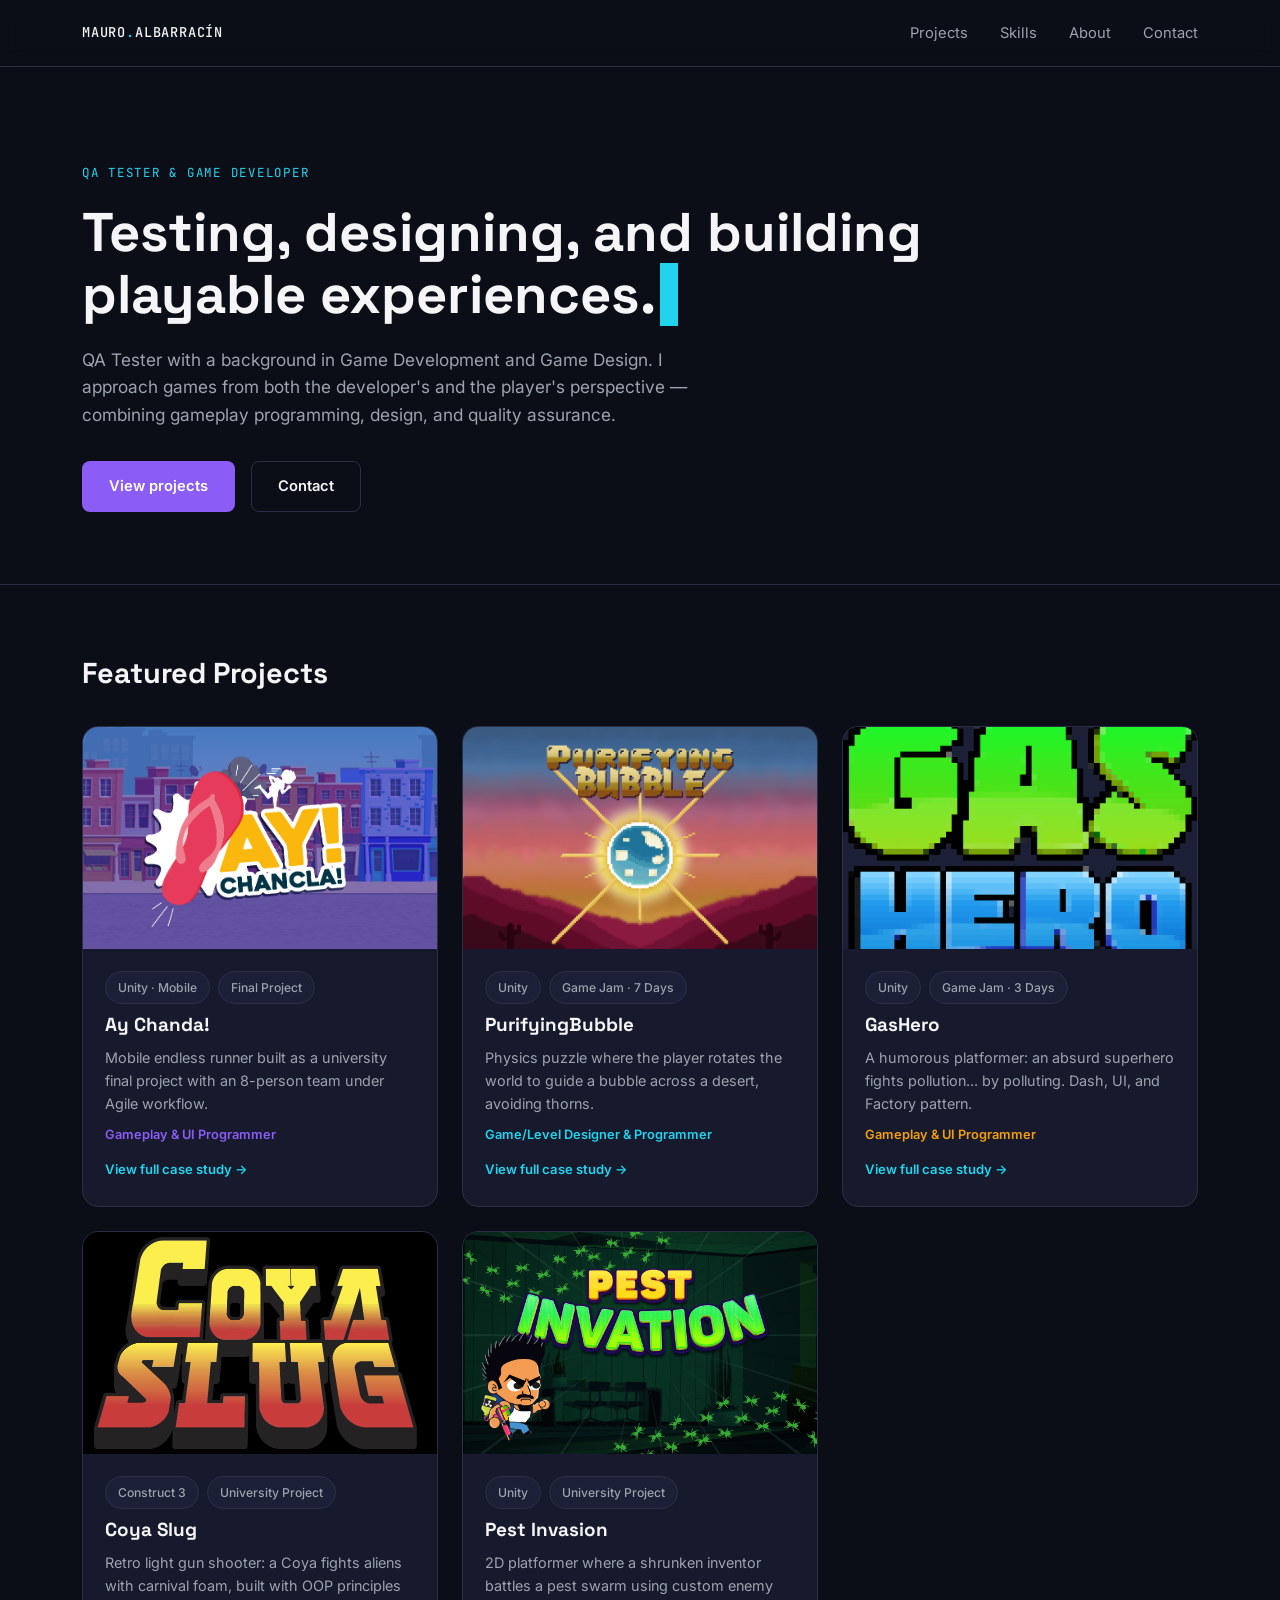
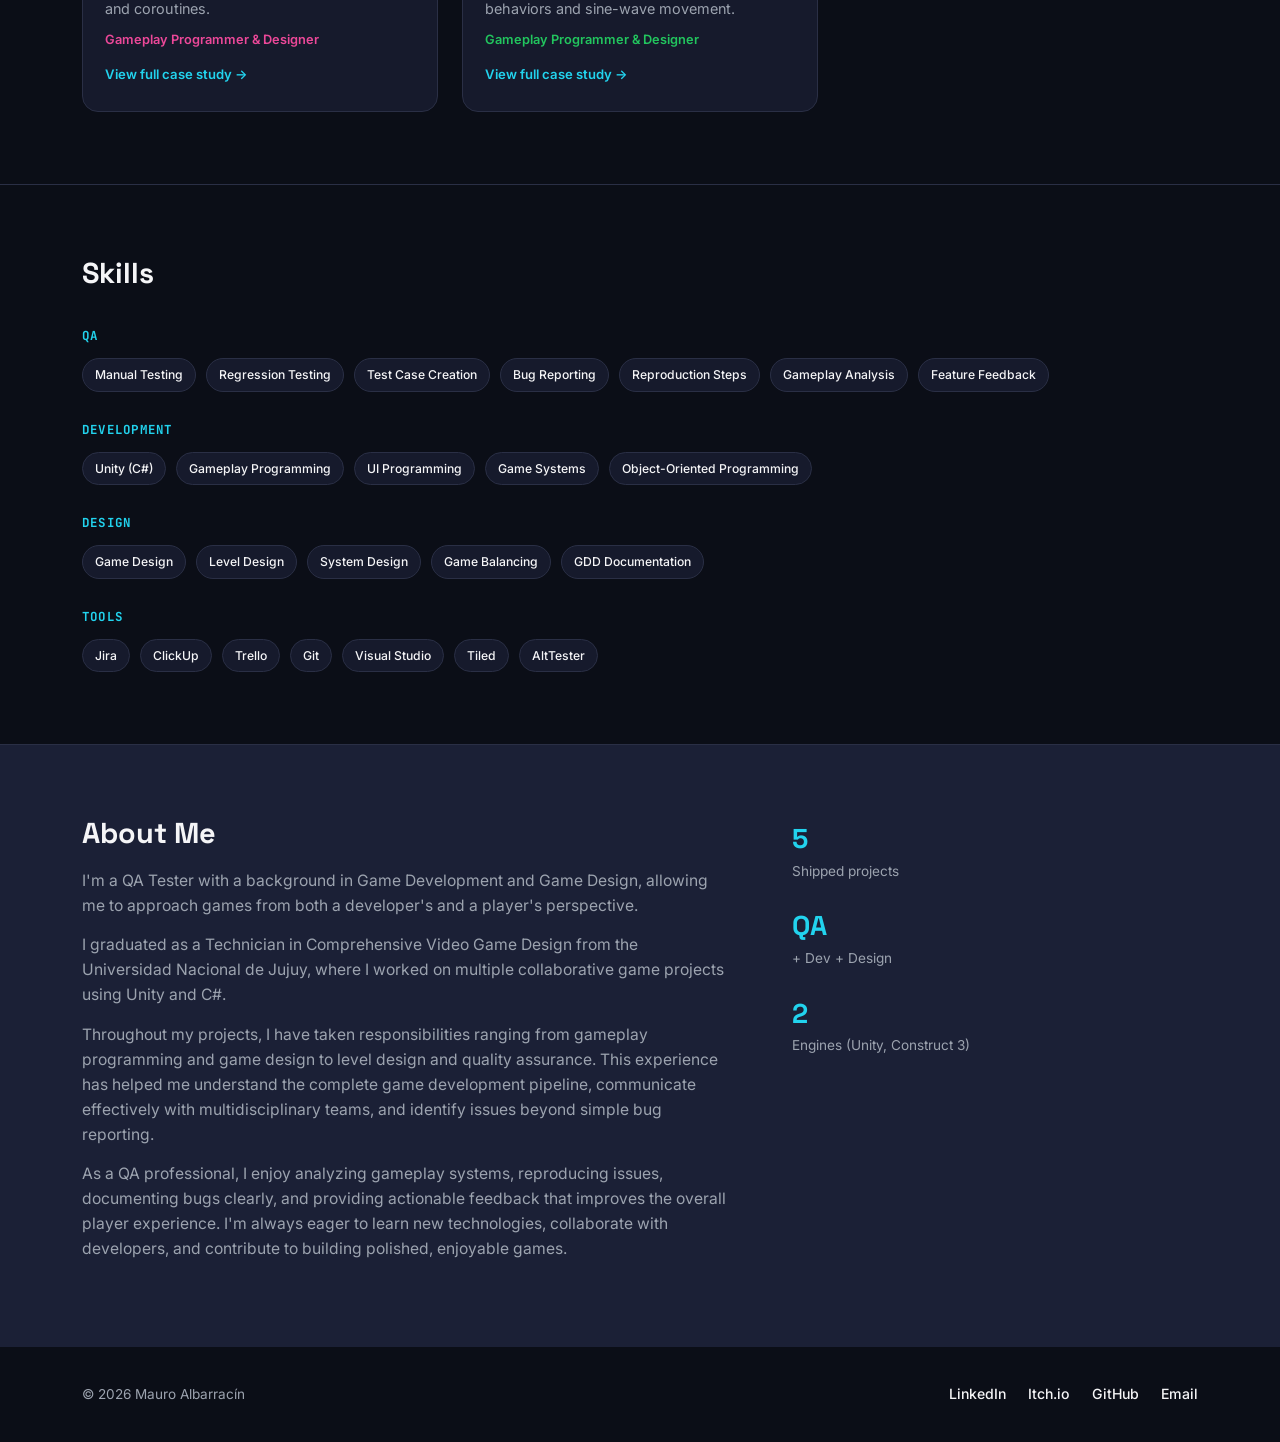
==== index.html @ 6cb4f22e "Change Images GasHeroLogo" ====
<!DOCTYPE html>
<html lang="en">
<head>
<meta charset="UTF-8">
<meta name="viewport" content="width=device-width, initial-scale=1.0">
<title>Mauro Albarracín — QA Tester &amp; Game Developer</title>
<meta name="description" content="Portfolio of Mauro Albarracín, QA Tester and Game Developer/Designer.">
<link rel="stylesheet" href="styles.css">
</head>
<body>

<nav class="site-nav">
  <div class="wrap">
    <a href="index.html" class="brand">MAURO<span>.</span>ALBARRACÍN</a>
    <ul class="nav-links">
      <li><a href="#projects">Projects</a></li>
      <li><a href="#skills">Skills</a></li>
      <li><a href="#about">About</a></li>
      <li><a href="#contact">Contact</a></li>
    </ul>
  </div>
</nav>

<header class="hero">
  <div class="wrap">
    <p class="eyebrow">QA Tester &amp; Game Developer</p>
    <h1 id="typed-heading"><span class="type-line" data-text="Testing, designing, and building"></span><br><span class="type-line" data-text="playable experiences."></span><span class="cursor">&nbsp;</span></h1>
    <p class="lead">QA Tester with a background in Game Development and Game Design. I approach games from both the developer's and the player's perspective — combining gameplay programming, design, and quality assurance.</p>
    <div class="actions">
      <a href="#projects" class="btn btn-primary">View projects</a>
      <a href="#contact" class="btn btn-ghost">Contact</a>
    </div>
  </div>
</header>

<section class="section" id="projects">
  <div class="wrap">
    <h2>Featured Projects</h2>
    <div class="project-grid">

      <a class="project-card" href="ay-chanda.html" style="--accent-color:#8b5cf6">
        <div class="thumb"><img src="images/AyChancla_Portada.png" alt="Ay Chanda! cover art" loading="lazy"></div>
        <div class="body">
          <div class="tag-row">
            <span class="pill">Unity · Mobile</span>
            <span class="pill">Final Project</span>
          </div>
          <h3>Ay Chanda!</h3>
          <p class="desc">Mobile endless runner built as a university final project with an 8-person team under Agile workflow.</p>
          <p class="role" style="color:#8b5cf6">Gameplay &amp; UI Programmer</p>
          <p class="go">View full case study →</p>
        </div>
      </a>

      <a class="project-card" href="purifyingbubble.html" style="--accent-color:#22d3ee">
        <div class="thumb"><img src="images/PurifyinBubble_Portada.png" alt="PurifyingBubble cover art" loading="lazy"></div>
        <div class="body">
          <div class="tag-row">
            <span class="pill">Unity</span>
            <span class="pill">Game Jam · 7 Days</span>
          </div>
          <h3>PurifyingBubble</h3>
          <p class="desc">Physics puzzle where the player rotates the world to guide a bubble across a desert, avoiding thorns.</p>
          <p class="role" style="color:#22d3ee">Game/Level Designer &amp; Programmer</p>
          <p class="go">View full case study →</p>
        </div>
      </a>

      <a class="project-card" href="gashero.html" style="--accent-color:#f59e0b">
        <div class="thumb"><img src="images/GasHero_Logo.png" alt="GasHero title screen" loading="lazy"></div>
        <div class="body">
          <div class="tag-row">
            <span class="pill">Unity</span>
            <span class="pill">Game Jam · 3 Days</span>
          </div>
          <h3>GasHero</h3>
          <p class="desc">A humorous platformer: an absurd superhero fights pollution... by polluting. Dash, UI, and Factory pattern.</p>
          <p class="role" style="color:#f59e0b">Gameplay &amp; UI Programmer</p>
          <p class="go">View full case study →</p>
        </div>
      </a>

      <a class="project-card" href="coyaslug.html" style="--accent-color:#ec4899">
        <div class="thumb"><img src="images/CoyaSlug_Portada.png" alt="Coya Slug cover art" loading="lazy"></div>
        <div class="body">
          <div class="tag-row">
            <span class="pill">Construct 3</span>
            <span class="pill">University Project</span>
          </div>
          <h3>Coya Slug</h3>
          <p class="desc">Retro light gun shooter: a Coya fights aliens with carnival foam, built with OOP principles and coroutines.</p>
          <p class="role" style="color:#ec4899">Gameplay Programmer &amp; Designer</p>
          <p class="go">View full case study →</p>
        </div>
      </a>

      <a class="project-card" href="pestinvasion.html" style="--accent-color:#22c55e">
        <div class="thumb"><img src="images/Pest_Invation_Portada.png" alt="Pest Invasion cover art" loading="lazy"></div>
        <div class="body">
          <div class="tag-row">
            <span class="pill">Unity</span>
            <span class="pill">University Project</span>
          </div>
          <h3>Pest Invasion</h3>
          <p class="desc">2D platformer where a shrunken inventor battles a pest swarm using custom enemy behaviors and sine-wave movement.</p>
          <p class="role" style="color:#22c55e">Gameplay Programmer &amp; Designer</p>
          <p class="go">View full case study →</p>
        </div>
      </a>

    </div>
  </div>
</section>

<section class="section" id="skills">
  <div class="wrap">
    <h2>Skills</h2>

    <div class="skill-group">
      <h4>QA</h4>
      <div class="skill-pills">
        <span class="pill">Manual Testing</span>
        <span class="pill">Regression Testing</span>
        <span class="pill">Test Case Creation</span>
        <span class="pill">Bug Reporting</span>
        <span class="pill">Reproduction Steps</span>
        <span class="pill">Gameplay Analysis</span>
        <span class="pill">Feature Feedback</span>
      </div>
    </div>

    <div class="skill-group">
      <h4>Development</h4>
      <div class="skill-pills">
        <span class="pill">Unity (C#)</span>
        <span class="pill">Gameplay Programming</span>
        <span class="pill">UI Programming</span>
        <span class="pill">Game Systems</span>
        <span class="pill">Object-Oriented Programming</span>
      </div>
    </div>

    <div class="skill-group">
      <h4>Design</h4>
      <div class="skill-pills">
        <span class="pill">Game Design</span>
        <span class="pill">Level Design</span>
        <span class="pill">System Design</span>
        <span class="pill">Game Balancing</span>
        <span class="pill">GDD Documentation</span>
      </div>
    </div>

    <div class="skill-group">
      <h4>Tools</h4>
      <div class="skill-pills">
        <span class="pill">Jira</span>
        <span class="pill">ClickUp</span>
        <span class="pill">Trello</span>
        <span class="pill">Git</span>
        <span class="pill">Visual Studio</span>
        <span class="pill">Tiled</span>
        <span class="pill">AltTester</span>
      </div>
    </div>
  </div>
</section>

<section class="about" id="about">
  <div class="wrap">
    <div>
      <h2>About Me</h2>
      <p>I'm a QA Tester with a background in Game Development and Game Design, allowing me to approach games from both a developer's and a player's perspective.</p>
      <p>I graduated as a Technician in Comprehensive Video Game Design from the Universidad Nacional de Jujuy, where I worked on multiple collaborative game projects using Unity and C#.</p>
      <p>Throughout my projects, I have taken responsibilities ranging from gameplay programming and game design to level design and quality assurance. This experience has helped me understand the complete game development pipeline, communicate effectively with multidisciplinary teams, and identify issues beyond simple bug reporting.</p>
      <p>As a QA professional, I enjoy analyzing gameplay systems, reproducing issues, documenting bugs clearly, and providing actionable feedback that improves the overall player experience. I'm always eager to learn new technologies, collaborate with developers, and contribute to building polished, enjoyable games.</p>
    </div>
    <div class="stat-list">
      <div class="stat"><div class="num">5</div><div class="label">Shipped projects</div></div>
      <div class="stat"><div class="num">QA</div><div class="label">+ Dev + Design</div></div>
      <div class="stat"><div class="num">2</div><div class="label">Engines (Unity, Construct 3)</div></div>
    </div>
  </div>
</section>

<footer class="site-footer" id="contact">
  <div class="wrap" style="display:flex; justify-content:space-between; align-items:center; flex-wrap:wrap; gap:12px; width:100%;">
    <p class="copyright">© 2026 Mauro Albarracín</p>
    <div class="social-links">
      <a href="#">LinkedIn</a>
      <a href="#">Itch.io</a>
      <a href="#">GitHub</a>
      <a href="mailto:mauro.tupac@gmail.com">Email</a>
    </div>
  </div>
</footer>

<script src="script.js"></script>
</body>
</html>
---- styles.css ----
/* ============================================================
   Mauro Albarracín — QA Tester & Game Developer Portfolio
   ============================================================ */

@import url('https://fonts.googleapis.com/css2?family=Space+Grotesk:wght@500;600;700&family=Inter:wght@400;500;600;700&family=JetBrains+Mono:wght@400;500&display=swap');

:root {
  --bg: #0b0e17;
  --card: #161a2c;
  --card-alt: #1b2036;
  --accent: #8b5cf6;
  --accent-dim: #6d4fd1;
  --accent2: #22d3ee;
  --orange: #f59e0b;
  --pink: #ec4899;
  --green: #22c55e;
  --text: #f5f5f7;
  --muted: #9ca3af;
  --muted-dim: #6b7280;
  --border: #2a2f45;

  --font-display: 'Space Grotesk', sans-serif;
  --font-body: 'Inter', sans-serif;
  --font-mono: 'JetBrains Mono', monospace;

  --max-width: 1180px;
}

* { box-sizing: border-box; }

html { scroll-behavior: smooth; }

body {
  margin: 0;
  background: var(--bg);
  color: var(--text);
  font-family: var(--font-body);
  line-height: 1.6;
  -webkit-font-smoothing: antialiased;
}

img { max-width: 100%; display: block; }

a { color: inherit; text-decoration: none; }

.wrap {
  max-width: var(--max-width);
  margin: 0 auto;
  padding: 0 32px;
}

h1, h2, h3 {
  font-family: var(--font-display);
  font-weight: 700;
  line-height: 1.15;
  margin: 0;
}

p { margin: 0; }

.eyebrow {
  font-family: var(--font-mono);
  font-size: 0.78rem;
  letter-spacing: 0.14em;
  text-transform: uppercase;
  color: var(--accent2);
}

/* ---------- Focus visibility ---------- */
a:focus-visible,
button:focus-visible {
  outline: 2px solid var(--accent2);
  outline-offset: 3px;
  border-radius: 4px;
}

@media (prefers-reduced-motion: reduce) {
  html { scroll-behavior: auto; }
  * { animation-duration: 0.001ms !important; animation-iteration-count: 1 !important; transition-duration: 0.001ms !important; }
}

/* ---------- Nav ---------- */
.site-nav {
  position: sticky;
  top: 0;
  z-index: 50;
  background: rgba(11, 14, 23, 0.86);
  backdrop-filter: blur(10px);
  border-bottom: 1px solid var(--border);
}
.site-nav .wrap {
  display: flex;
  align-items: center;
  justify-content: space-between;
  padding-top: 20px;
  padding-bottom: 20px;
}
.brand {
  font-family: var(--font-mono);
  font-weight: 500;
  font-size: 0.85rem;
  letter-spacing: 0.06em;
  color: var(--text);
}
.brand span { color: var(--accent2); }
.nav-links {
  display: flex;
  gap: 32px;
  list-style: none;
  margin: 0;
  padding: 0;
}
.nav-links a {
  font-size: 0.92rem;
  color: var(--muted);
  transition: color 0.15s ease;
}
.nav-links a:hover { color: var(--text); }
.nav-toggle { display: none; }

@media (max-width: 720px) {
  .nav-links { display: none; }
}

/* ---------- Buttons ---------- */
.btn {
  display: inline-flex;
  align-items: center;
  gap: 8px;
  padding: 13px 26px;
  border-radius: 8px;
  font-family: var(--font-body);
  font-weight: 600;
  font-size: 0.92rem;
  border: 1px solid transparent;
  cursor: pointer;
  transition: transform 0.15s ease, background 0.15s ease, border-color 0.15s ease;
}
.btn:hover { transform: translateY(-1px); }
.btn-primary { background: var(--accent); color: #fff; }
.btn-primary:hover { background: #9c6bf8; }
.btn-ghost { background: transparent; color: var(--text); border-color: var(--border); }
.btn-ghost:hover { border-color: var(--accent2); }

/* ---------- Hero (home) ---------- */
.hero {
  padding: 96px 0 72px;
  border-bottom: 1px solid var(--border);
}
.hero h1 {
  font-size: clamp(2.4rem, 5vw, 3.4rem);
  margin: 18px 0 20px;
}
.hero .cursor {
  display: inline-block;
  width: 0.5ch;
  background: var(--accent2);
  margin-left: 4px;
  animation: blink 1s step-end infinite;
}
@keyframes blink { 50% { opacity: 0; } }

.hero p.lead {
  max-width: 620px;
  color: var(--muted);
  font-size: 1.08rem;
  margin-bottom: 32px;
}
.hero .actions { display: flex; gap: 16px; flex-wrap: wrap; }

/* ---------- Section heading ---------- */
.section { padding: 72px 0; border-bottom: 1px solid var(--border); }
.section:last-of-type { border-bottom: none; }
.section h2 {
  font-size: 1.8rem;
  margin-bottom: 36px;
}

/* ---------- Project cards (home grid) ---------- */
.project-grid {
  display: grid;
  grid-template-columns: repeat(3, 1fr);
  gap: 24px;
}
@media (max-width: 980px) {
  .project-grid { grid-template-columns: repeat(2, 1fr); }
}
@media (max-width: 640px) {
  .project-grid { grid-template-columns: 1fr; }
}

.project-card {
  background: var(--card);
  border-radius: 16px;
  overflow: hidden;
  border: 1px solid var(--border);
  display: flex;
  flex-direction: column;
  transition: transform 0.2s ease, border-color 0.2s ease;
}
.project-card:hover { transform: translateY(-4px); border-color: var(--accent-color, var(--accent)); }
.project-card .thumb {
  aspect-ratio: 16/10;
  overflow: hidden;
  background: var(--card-alt);
}
.project-card .thumb img { width: 100%; height: 100%; object-fit: cover; }
.project-card .body { padding: 22px 22px 26px; display: flex; flex-direction: column; gap: 10px; flex: 1; }
.tag-row { display: flex; gap: 8px; flex-wrap: wrap; }
.pill {
  display: inline-flex;
  align-items: center;
  padding: 6px 12px;
  border-radius: 999px;
  font-size: 0.76rem;
  font-weight: 500;
  background: var(--card-alt);
  color: var(--muted);
  border: 1px solid var(--border);
  white-space: nowrap;
}
.project-card h3 { font-size: 1.18rem; }
.project-card .desc { color: var(--muted); font-size: 0.9rem; flex: 1; }
.project-card .role { font-size: 0.8rem; font-weight: 600; }
.project-card .go {
  font-size: 0.82rem;
  font-weight: 600;
  color: var(--accent2);
  margin-top: 4px;
}

/* ---------- Skills ---------- */
.skill-group { margin-bottom: 28px; }
.skill-group:last-child { margin-bottom: 0; }
.skill-group h4 {
  font-family: var(--font-mono);
  font-size: 0.78rem;
  letter-spacing: 0.1em;
  color: var(--accent2);
  margin: 0 0 12px;
  text-transform: uppercase;
}
.skill-pills { display: flex; flex-wrap: wrap; gap: 10px; }
.skill-pills .pill { background: var(--card); border-color: var(--border); color: var(--text); }

/* ---------- About ---------- */
.about {
  background: var(--card-alt);
  padding: 72px 0;
}
.about .wrap {
  display: grid;
  grid-template-columns: 1.6fr 1fr;
  gap: 60px;
}
@media (max-width: 800px) {
  .about .wrap { grid-template-columns: 1fr; }
}
.about h2 { font-size: 1.8rem; margin-bottom: 18px; }
.about p { color: var(--muted); margin-bottom: 14px; font-size: 0.98rem; }
.stat-list { display: flex; flex-direction: column; gap: 22px; }
.stat-list .stat .num { font-family: var(--font-display); font-size: 1.7rem; color: var(--accent2); font-weight: 700; }
.stat-list .stat .label { color: var(--muted); font-size: 0.85rem; }

/* ---------- Footer ---------- */
footer.site-footer {
  padding: 36px 0;
  display: flex;
  align-items: center;
  justify-content: space-between;
  flex-wrap: wrap;
  gap: 12px;
}
footer.site-footer .copyright { color: var(--muted); font-size: 0.85rem; }
.social-links { display: flex; gap: 22px; }
.social-links a { font-size: 0.88rem; font-weight: 500; color: var(--text); }
.social-links a:hover { color: var(--accent2); }

/* ============================================================
   Project detail pages
   ============================================================ */
.back-link {
  font-size: 0.88rem;
  font-weight: 500;
  color: var(--accent2);
  display: inline-flex;
  align-items: center;
  gap: 6px;
}

.project-header { padding: 40px 0 56px; }
.project-header .pill { color: var(--accent-color, var(--accent2)); margin-bottom: 22px; }
.project-header h1 { font-size: clamp(2.1rem, 4.5vw, 3rem); margin-bottom: 28px; }

.info-strip {
  display: flex;
  flex-wrap: wrap;
  gap: 36px;
  margin-bottom: 36px;
}
.info-cell .k {
  font-family: var(--font-mono);
  font-size: 0.68rem;
  letter-spacing: 0.1em;
  text-transform: uppercase;
  color: var(--muted-dim);
  margin-bottom: 4px;
}
.info-cell .v { font-weight: 600; font-size: 0.98rem; }

.banner {
  border-radius: 16px;
  overflow: hidden;
  border: 1px solid var(--border);
  background: var(--card-alt);
}
.banner img { width: 100%; height: auto; object-fit: cover; }

.project-body {
  display: grid;
  grid-template-columns: 1fr 300px;
  gap: 56px;
  padding: 56px 0;
}
@media (max-width: 900px) {
  .project-body { grid-template-columns: 1fr; }
}
.content-block { margin-bottom: 34px; }
.content-block:last-child { margin-bottom: 0; }
.content-block h2 { font-size: 1.35rem; margin-bottom: 14px; }
.content-block p { color: var(--muted); font-size: 0.98rem; margin-bottom: 12px; }
.content-block p:last-child { margin-bottom: 0; }
.role-line { color: var(--accent-color, var(--accent2)); font-weight: 600; font-size: 1rem; }

ul.contrib-list { list-style: none; margin: 0; padding: 0; display: flex; flex-direction: column; gap: 10px; }
ul.contrib-list li {
  position: relative;
  padding-left: 20px;
  color: var(--muted);
  font-size: 0.96rem;
}
ul.contrib-list li::before {
  content: '';
  position: absolute;
  left: 0;
  top: 9px;
  width: 6px;
  height: 6px;
  border-radius: 50%;
  background: var(--accent-color, var(--accent));
}

blockquote.reflection {
  border-left: 3px solid var(--accent-color, var(--accent));
  padding: 4px 0 4px 20px;
  color: var(--text);
  font-style: italic;
  font-size: 1rem;
  margin: 0;
}

.sidebar-card {
  background: var(--card-alt);
  border: 1px solid var(--border);
  border-radius: 16px;
  padding: 24px;
  align-self: start;
  position: sticky;
  top: 96px;
}
.sidebar-card h3 { font-size: 0.95rem; margin-bottom: 14px; }
.sidebar-card .pill { background: var(--card); margin: 0 6px 6px 0; }

.gallery { padding-bottom: 72px; }
.gallery h2 { font-size: 1.35rem; margin-bottom: 22px; }
.gallery-grid {
  display: grid;
  grid-template-columns: repeat(auto-fit, minmax(220px, 1fr));
  gap: 20px;
}
.gallery-grid img {
  border-radius: 12px;
  border: 1px solid var(--border);
  width: 100%;
  height: 200px;
  object-fit: cover;
  cursor: zoom-in;
  transition: border-color 0.2s ease, opacity 0.2s ease;
}
.gallery-grid img:hover {
  border-color: var(--accent-color, var(--accent2));
  opacity: 0.92;
}

/* ---------- Lightbox carousel ---------- */
.lightbox {
    position: fixed;
    inset: 0;
    z-index: 200;
    background: rgba(6, 8, 14, 0.94);
    display: none;
    align-items: center;
    /*justify-content: center;*/
    opacity: 0;
    transition: opacity 0.2s ease;
}
.lightbox.is-open { display: flex; opacity: 1; }

.lightbox-stage {
  position: relative;
  width: 100%;
  height: 100%;
  display: flex;
  align-items: center;
  /*justify-content: center;*/
  overflow: hidden;
}

.lightbox-track {
  display: flex;
  align-items: center;
  will-change: transform;
  transition: transform 0.35s cubic-bezier(0.4, 0, 0.2, 1);
}

.lightbox-slide {
  flex: 0 0 auto;
  width: min(78vw, 920px);
  height: 76vh;
  margin: 0 18px;
  display: flex;
  align-items: center;
  /*justify-content: center;*/
  opacity: 0.35;
  transition: opacity 0.35s ease;
  cursor: pointer;
}
.lightbox-slide.is-active {
  opacity: 1;
  cursor: default;
}
.lightbox-slide img {
  width: 100%;
  height: 100%;
  object-fit: contain;
  border-radius: 12px;
  border: 1px solid var(--border);
  box-shadow: 0 20px 60px rgba(0, 0, 0, 0.45);
}

.lightbox-close,
.lightbox-prev,
.lightbox-next {
  position: absolute;
  background: rgba(22, 26, 44, 0.85);
  border: 1px solid var(--border);
  color: var(--text);
  cursor: pointer;
  display: flex;
  align-items: center;
  /*justify-content: center;*/
  transition: background 0.15s ease, border-color 0.15s ease;
  z-index: 5;
}
.lightbox-close:hover,
.lightbox-prev:hover,
.lightbox-next:hover {
  border-color: var(--accent2);
  background: var(--card-alt);
}

.lightbox-close {
  top: 20px;
  right: 20px;
  width: 42px;
  height: 42px;
  border-radius: 50%;
  font-size: 1.1rem;
}

.lightbox-prev,
.lightbox-next {
  top: 50%;
  transform: translateY(-50%);
  width: 48px;
  height: 48px;
  border-radius: 50%;
  font-size: 1.4rem;
  font-family: var(--font-body);
}
.lightbox-prev { left: 20px; }
.lightbox-next { right: 20px; }

.lightbox-counter {
  position: absolute;
  bottom: 22px;
  left: 50%;
  transform: translateX(-50%);
  font-family: var(--font-mono);
  font-size: 0.8rem;
  color: var(--muted);
  background: rgba(22, 26, 44, 0.85);
  border: 1px solid var(--border);
  padding: 6px 14px;
  border-radius: 999px;
}

@media (max-width: 640px) {
  .lightbox-slide { width: 90vw; margin: 0 8px; }
  .lightbox-prev, .lightbox-next { width: 40px; height: 40px; font-size: 1.2rem; }
  .lightbox-prev { left: 8px; }
  .lightbox-next { right: 8px; }
  .lightbox-close { top: 12px; right: 12px; }
}

.project-footer-nav {
  background: var(--card-alt);
}
.project-footer-nav .wrap {
  display: flex;
  justify-content: space-between;
  align-items: center;
  padding: 28px 32px;
  flex-wrap: wrap;
  gap: 12px;
}
.next-project { font-size: 0.9rem; color: var(--muted); }
.next-project strong { color: var(--text); display: block; font-size: 1rem; }
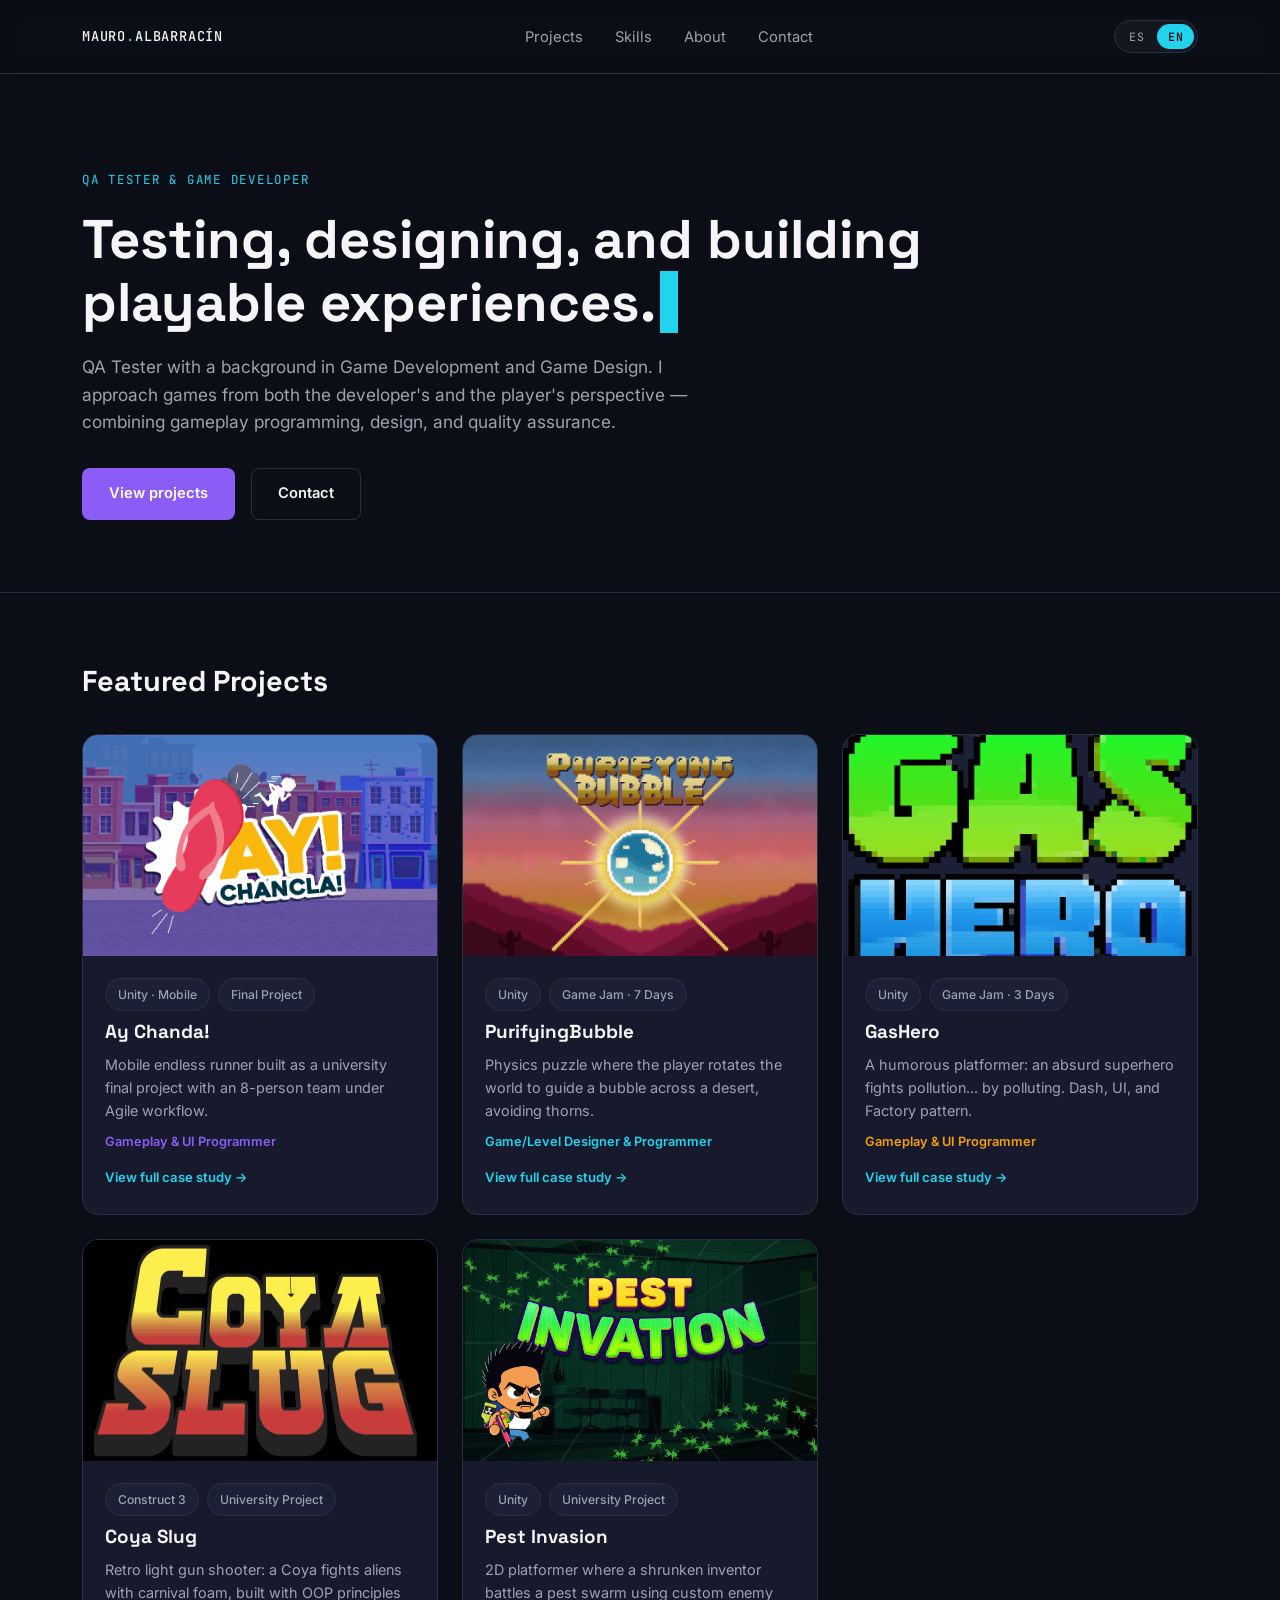
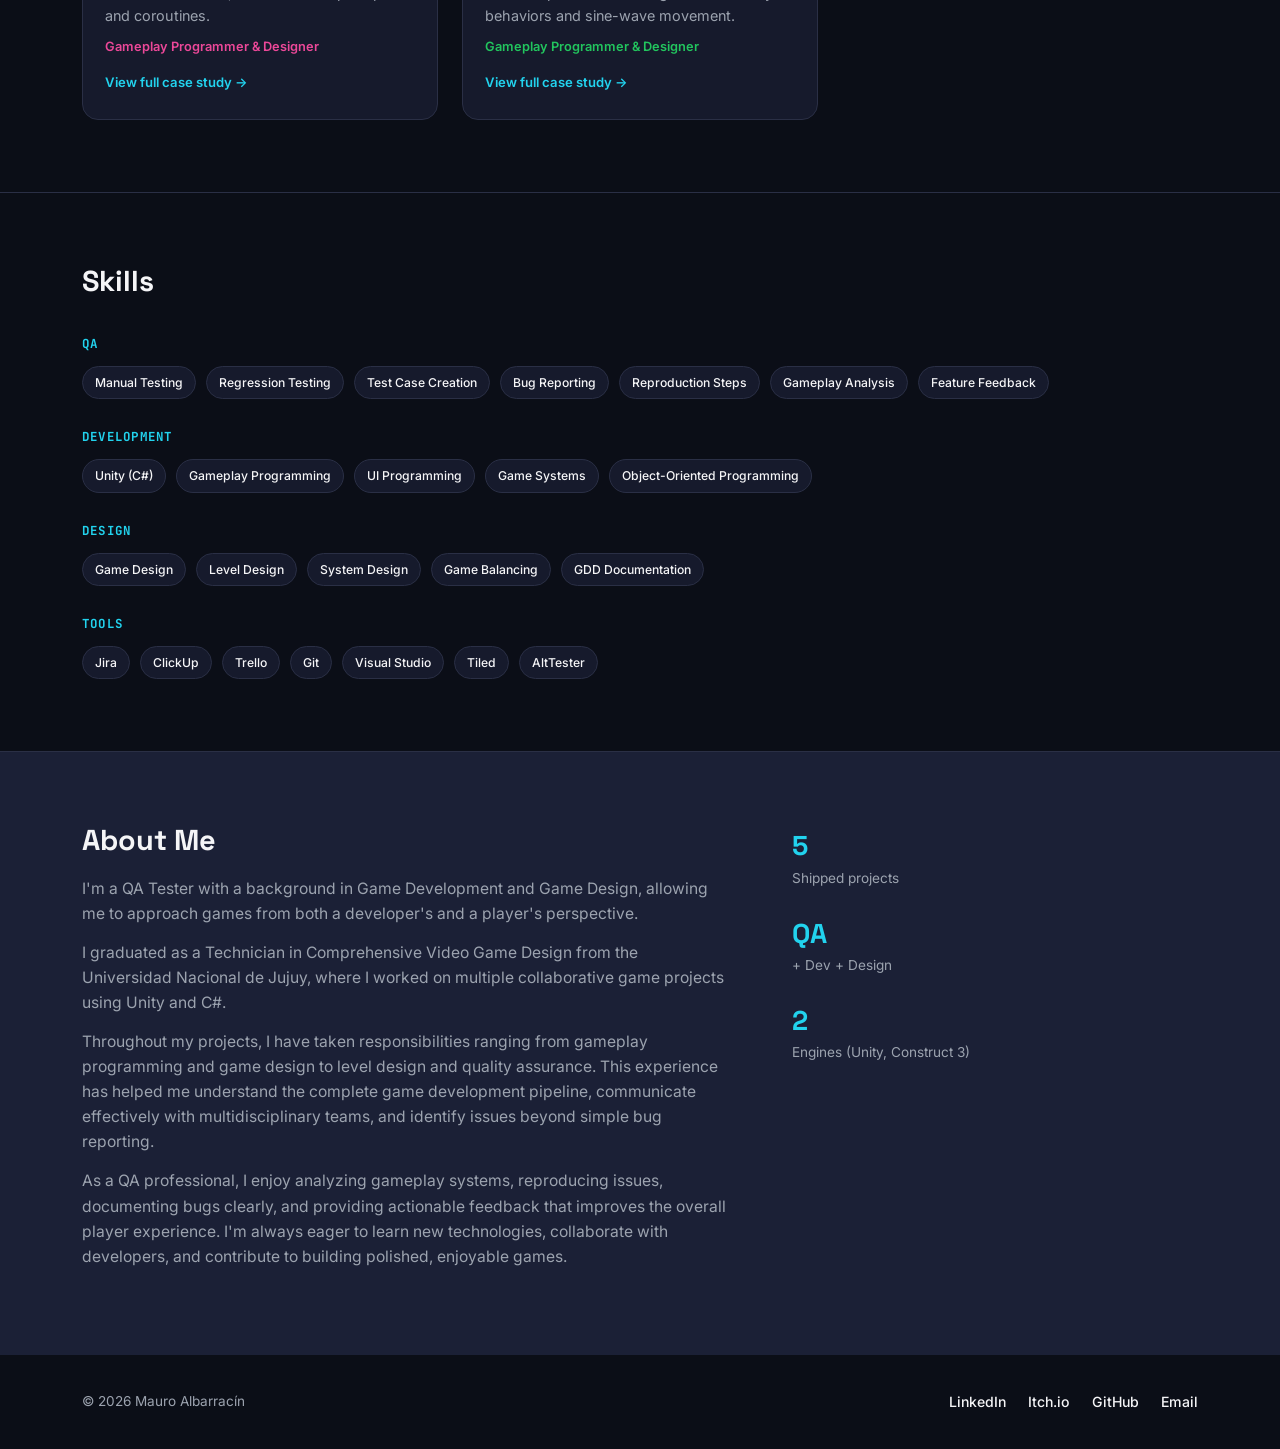
==== commit 286211d9: "Add ES/EN language switcher for full site translation - New i18n.js: lightweight translation engine " ====
--- a/index.html
+++ b/index.html
@@ -3,8 +3,8 @@
 <head>
 <meta charset="UTF-8">
 <meta name="viewport" content="width=device-width, initial-scale=1.0">
-<title>Mauro Albarracín — QA Tester &amp; Game Developer</title>
-<meta name="description" content="Portfolio of Mauro Albarracín, QA Tester and Game Developer/Designer.">
+<title data-i18n-title="meta.title">Mauro Albarracín — QA Tester &amp; Game Developer</title>
+<meta name="description" content="Portfolio of Mauro Albarracín, QA Tester and Game Developer/Designer." data-i18n-content="meta.description">
 <link rel="stylesheet" href="styles.css">
 </head>
 <body>
@@ -13,42 +13,46 @@
   <div class="wrap">
     <a href="index.html" class="brand">MAURO<span>.</span>ALBARRACÍN</a>
     <ul class="nav-links">
-      <li><a href="#projects">Projects</a></li>
-      <li><a href="#skills">Skills</a></li>
-      <li><a href="#about">About</a></li>
-      <li><a href="#contact">Contact</a></li>
+      <li><a href="#projects" data-i18n="nav.projects">Projects</a></li>
+      <li><a href="#skills" data-i18n="nav.skills">Skills</a></li>
+      <li><a href="#about" data-i18n="nav.about">About</a></li>
+      <li><a href="#contact" data-i18n="nav.contact">Contact</a></li>
     </ul>
+    <div class="lang-switch" role="group" aria-label="Language selector">
+      <button type="button" class="lang-btn" data-lang="es">ES</button>
+      <button type="button" class="lang-btn" data-lang="en">EN</button>
+    </div>
   </div>
 </nav>
 
 <header class="hero">
   <div class="wrap">
-    <p class="eyebrow">QA Tester &amp; Game Developer</p>
-    <h1 id="typed-heading"><span class="type-line" data-text="Testing, designing, and building"></span><br><span class="type-line" data-text="playable experiences."></span><span class="cursor">&nbsp;</span></h1>
-    <p class="lead">QA Tester with a background in Game Development and Game Design. I approach games from both the developer's and the player's perspective — combining gameplay programming, design, and quality assurance.</p>
+    <p class="eyebrow" data-i18n="hero.eyebrow">QA Tester &amp; Game Developer</p>
+    <h1 id="typed-heading"><span class="type-line" data-i18n-datatext="hero.line1" data-text="Testing, designing, and building"></span><br><span class="type-line" data-i18n-datatext="hero.line2" data-text="playable experiences."></span><span class="cursor">&nbsp;</span></h1>
+    <p class="lead" data-i18n="hero.lead">QA Tester with a background in Game Development and Game Design. I approach games from both the developer's and the player's perspective — combining gameplay programming, design, and quality assurance.</p>
     <div class="actions">
-      <a href="#projects" class="btn btn-primary">View projects</a>
-      <a href="#contact" class="btn btn-ghost">Contact</a>
+      <a href="#projects" class="btn btn-primary" data-i18n="hero.viewProjects">View projects</a>
+      <a href="#contact" class="btn btn-ghost" data-i18n="nav.contact">Contact</a>
     </div>
   </div>
 </header>
 
 <section class="section" id="projects">
   <div class="wrap">
-    <h2>Featured Projects</h2>
+    <h2 data-i18n="projects.heading">Featured Projects</h2>
     <div class="project-grid">
 
       <a class="project-card" href="ay-chanda.html" style="--accent-color:#8b5cf6">
         <div class="thumb"><img src="images/AyChancla_Portada.png" alt="Ay Chanda! cover art" loading="lazy"></div>
         <div class="body">
           <div class="tag-row">
-            <span class="pill">Unity · Mobile</span>
-            <span class="pill">Final Project</span>
+            <span class="pill" data-i18n="projects.aychanda.tag1">Unity · Mobile</span>
+            <span class="pill" data-i18n="projects.aychanda.tag2">Final Project</span>
           </div>
           <h3>Ay Chanda!</h3>
-          <p class="desc">Mobile endless runner built as a university final project with an 8-person team under Agile workflow.</p>
-          <p class="role" style="color:#8b5cf6">Gameplay &amp; UI Programmer</p>
-          <p class="go">View full case study →</p>
+          <p class="desc" data-i18n="projects.aychanda.desc">Mobile endless runner built as a university final project with an 8-person team under Agile workflow.</p>
+          <p class="role" style="color:#8b5cf6" data-i18n="projects.aychanda.role">Gameplay &amp; UI Programmer</p>
+          <p class="go" data-i18n="common.viewCaseStudy">View full case study →</p>
         </div>
       </a>
 
@@ -56,13 +60,13 @@
         <div class="thumb"><img src="images/PurifyinBubble_Portada.png" alt="PurifyingBubble cover art" loading="lazy"></div>
         <div class="body">
           <div class="tag-row">
-            <span class="pill">Unity</span>
-            <span class="pill">Game Jam · 7 Days</span>
+            <span class="pill" data-i18n="projects.purifyingbubble.tag1">Unity</span>
+            <span class="pill" data-i18n="projects.purifyingbubble.tag2">Game Jam · 7 Days</span>
           </div>
           <h3>PurifyingBubble</h3>
-          <p class="desc">Physics puzzle where the player rotates the world to guide a bubble across a desert, avoiding thorns.</p>
-          <p class="role" style="color:#22d3ee">Game/Level Designer &amp; Programmer</p>
-          <p class="go">View full case study →</p>
+          <p class="desc" data-i18n="projects.purifyingbubble.desc">Physics puzzle where the player rotates the world to guide a bubble across a desert, avoiding thorns.</p>
+          <p class="role" style="color:#22d3ee" data-i18n="projects.purifyingbubble.role">Game/Level Designer &amp; Programmer</p>
+          <p class="go" data-i18n="common.viewCaseStudy">View full case study →</p>
         </div>
       </a>
 
@@ -70,13 +74,13 @@
         <div class="thumb"><img src="images/GasHero_Logo.png" alt="GasHero title screen" loading="lazy"></div>
         <div class="body">
           <div class="tag-row">
-            <span class="pill">Unity</span>
-            <span class="pill">Game Jam · 3 Days</span>
+            <span class="pill" data-i18n="projects.gashero.tag1">Unity</span>
+            <span class="pill" data-i18n="projects.gashero.tag2">Game Jam · 3 Days</span>
           </div>
           <h3>GasHero</h3>
-          <p class="desc">A humorous platformer: an absurd superhero fights pollution... by polluting. Dash, UI, and Factory pattern.</p>
-          <p class="role" style="color:#f59e0b">Gameplay &amp; UI Programmer</p>
-          <p class="go">View full case study →</p>
+          <p class="desc" data-i18n="projects.gashero.desc">A humorous platformer: an absurd superhero fights pollution... by polluting. Dash, UI, and Factory pattern.</p>
+          <p class="role" style="color:#f59e0b" data-i18n="projects.gashero.role">Gameplay &amp; UI Programmer</p>
+          <p class="go" data-i18n="common.viewCaseStudy">View full case study →</p>
         </div>
       </a>
 
@@ -84,13 +88,13 @@
         <div class="thumb"><img src="images/CoyaSlug_Portada.png" alt="Coya Slug cover art" loading="lazy"></div>
         <div class="body">
           <div class="tag-row">
-            <span class="pill">Construct 3</span>
-            <span class="pill">University Project</span>
+            <span class="pill" data-i18n="projects.coyaslug.tag1">Construct 3</span>
+            <span class="pill" data-i18n="projects.coyaslug.tag2">University Project</span>
           </div>
           <h3>Coya Slug</h3>
-          <p class="desc">Retro light gun shooter: a Coya fights aliens with carnival foam, built with OOP principles and coroutines.</p>
-          <p class="role" style="color:#ec4899">Gameplay Programmer &amp; Designer</p>
-          <p class="go">View full case study →</p>
+          <p class="desc" data-i18n="projects.coyaslug.desc">Retro light gun shooter: a Coya fights aliens with carnival foam, built with OOP principles and coroutines.</p>
+          <p class="role" style="color:#ec4899" data-i18n="projects.coyaslug.role">Gameplay Programmer &amp; Designer</p>
+          <p class="go" data-i18n="common.viewCaseStudy">View full case study →</p>
         </div>
       </a>
 
@@ -98,13 +102,13 @@
         <div class="thumb"><img src="images/Pest_Invation_Portada.png" alt="Pest Invasion cover art" loading="lazy"></div>
         <div class="body">
           <div class="tag-row">
-            <span class="pill">Unity</span>
-            <span class="pill">University Project</span>
+            <span class="pill" data-i18n="projects.pestinvasion.tag1">Unity</span>
+            <span class="pill" data-i18n="projects.pestinvasion.tag2">University Project</span>
           </div>
           <h3>Pest Invasion</h3>
-          <p class="desc">2D platformer where a shrunken inventor battles a pest swarm using custom enemy behaviors and sine-wave movement.</p>
-          <p class="role" style="color:#22c55e">Gameplay Programmer &amp; Designer</p>
-          <p class="go">View full case study →</p>
+          <p class="desc" data-i18n="projects.pestinvasion.desc">2D platformer where a shrunken inventor battles a pest swarm using custom enemy behaviors and sine-wave movement.</p>
+          <p class="role" style="color:#22c55e" data-i18n="projects.pestinvasion.role">Gameplay Programmer &amp; Designer</p>
+          <p class="go" data-i18n="common.viewCaseStudy">View full case study →</p>
         </div>
       </a>
 
@@ -114,45 +118,45 @@
 
 <section class="section" id="skills">
   <div class="wrap">
-    <h2>Skills</h2>
-
-    <div class="skill-group">
-      <h4>QA</h4>
-      <div class="skill-pills">
-        <span class="pill">Manual Testing</span>
-        <span class="pill">Regression Testing</span>
-        <span class="pill">Test Case Creation</span>
-        <span class="pill">Bug Reporting</span>
-        <span class="pill">Reproduction Steps</span>
-        <span class="pill">Gameplay Analysis</span>
-        <span class="pill">Feature Feedback</span>
-      </div>
-    </div>
-
-    <div class="skill-group">
-      <h4>Development</h4>
+    <h2 data-i18n="skills.heading">Skills</h2>
+
+    <div class="skill-group">
+      <h4 data-i18n="skills.qa.title">QA</h4>
+      <div class="skill-pills">
+        <span class="pill" data-i18n="skills.qa.p1">Manual Testing</span>
+        <span class="pill" data-i18n="skills.qa.p2">Regression Testing</span>
+        <span class="pill" data-i18n="skills.qa.p3">Test Case Creation</span>
+        <span class="pill" data-i18n="skills.qa.p4">Bug Reporting</span>
+        <span class="pill" data-i18n="skills.qa.p5">Reproduction Steps</span>
+        <span class="pill" data-i18n="skills.qa.p6">Gameplay Analysis</span>
+        <span class="pill" data-i18n="skills.qa.p7">Feature Feedback</span>
+      </div>
+    </div>
+
+    <div class="skill-group">
+      <h4 data-i18n="skills.dev.title">Development</h4>
       <div class="skill-pills">
         <span class="pill">Unity (C#)</span>
-        <span class="pill">Gameplay Programming</span>
-        <span class="pill">UI Programming</span>
-        <span class="pill">Game Systems</span>
-        <span class="pill">Object-Oriented Programming</span>
-      </div>
-    </div>
-
-    <div class="skill-group">
-      <h4>Design</h4>
-      <div class="skill-pills">
-        <span class="pill">Game Design</span>
-        <span class="pill">Level Design</span>
-        <span class="pill">System Design</span>
-        <span class="pill">Game Balancing</span>
-        <span class="pill">GDD Documentation</span>
-      </div>
-    </div>
-
-    <div class="skill-group">
-      <h4>Tools</h4>
+        <span class="pill" data-i18n="skills.dev.p2">Gameplay Programming</span>
+        <span class="pill" data-i18n="skills.dev.p3">UI Programming</span>
+        <span class="pill" data-i18n="skills.dev.p4">Game Systems</span>
+        <span class="pill" data-i18n="skills.dev.p5">Object-Oriented Programming</span>
+      </div>
+    </div>
+
+    <div class="skill-group">
+      <h4 data-i18n="skills.design.title">Design</h4>
+      <div class="skill-pills">
+        <span class="pill" data-i18n="skills.design.p1">Game Design</span>
+        <span class="pill" data-i18n="skills.design.p2">Level Design</span>
+        <span class="pill" data-i18n="skills.design.p3">System Design</span>
+        <span class="pill" data-i18n="skills.design.p4">Game Balancing</span>
+        <span class="pill" data-i18n="skills.design.p5">GDD Documentation</span>
+      </div>
+    </div>
+
+    <div class="skill-group">
+      <h4 data-i18n="skills.tools.title">Tools</h4>
       <div class="skill-pills">
         <span class="pill">Jira</span>
         <span class="pill">ClickUp</span>
@@ -169,16 +173,16 @@
 <section class="about" id="about">
   <div class="wrap">
     <div>
-      <h2>About Me</h2>
-      <p>I'm a QA Tester with a background in Game Development and Game Design, allowing me to approach games from both a developer's and a player's perspective.</p>
-      <p>I graduated as a Technician in Comprehensive Video Game Design from the Universidad Nacional de Jujuy, where I worked on multiple collaborative game projects using Unity and C#.</p>
-      <p>Throughout my projects, I have taken responsibilities ranging from gameplay programming and game design to level design and quality assurance. This experience has helped me understand the complete game development pipeline, communicate effectively with multidisciplinary teams, and identify issues beyond simple bug reporting.</p>
-      <p>As a QA professional, I enjoy analyzing gameplay systems, reproducing issues, documenting bugs clearly, and providing actionable feedback that improves the overall player experience. I'm always eager to learn new technologies, collaborate with developers, and contribute to building polished, enjoyable games.</p>
+      <h2 data-i18n="about.heading">About Me</h2>
+      <p data-i18n="about.p1">I'm a QA Tester with a background in Game Development and Game Design, allowing me to approach games from both a developer's and a player's perspective.</p>
+      <p data-i18n="about.p2">I graduated as a Technician in Comprehensive Video Game Design from the Universidad Nacional de Jujuy, where I worked on multiple collaborative game projects using Unity and C#.</p>
+      <p data-i18n="about.p3">Throughout my projects, I have taken responsibilities ranging from gameplay programming and game design to level design and quality assurance. This experience has helped me understand the complete game development pipeline, communicate effectively with multidisciplinary teams, and identify issues beyond simple bug reporting.</p>
+      <p data-i18n="about.p4">As a QA professional, I enjoy analyzing gameplay systems, reproducing issues, documenting bugs clearly, and providing actionable feedback that improves the overall player experience. I'm always eager to learn new technologies, collaborate with developers, and contribute to building polished, enjoyable games.</p>
     </div>
     <div class="stat-list">
-      <div class="stat"><div class="num">5</div><div class="label">Shipped projects</div></div>
-      <div class="stat"><div class="num">QA</div><div class="label">+ Dev + Design</div></div>
-      <div class="stat"><div class="num">2</div><div class="label">Engines (Unity, Construct 3)</div></div>
+      <div class="stat"><div class="num">5</div><div class="label" data-i18n="about.stat1">Shipped projects</div></div>
+      <div class="stat"><div class="num">QA</div><div class="label" data-i18n="about.stat2">+ Dev + Design</div></div>
+      <div class="stat"><div class="num">2</div><div class="label" data-i18n="about.stat3">Engines (Unity, Construct 3)</div></div>
     </div>
   </div>
 </section>
@@ -190,11 +194,12 @@
       <a href="#">LinkedIn</a>
       <a href="#">Itch.io</a>
       <a href="#">GitHub</a>
-      <a href="mailto:mauro.tupac@gmail.com">Email</a>
+      <a href="mailto:mauro.tupac@gmail.com" data-i18n="common.email">Email</a>
     </div>
   </div>
 </footer>
 
+<script src="i18n.js"></script>
 <script src="script.js"></script>
 </body>
 </html>
--- a/styles.css
+++ b/styles.css
@@ -122,6 +122,35 @@
   .nav-links { display: none; }
 }
 
+/* ---------- Language switch ---------- */
+.lang-switch {
+  display: flex;
+  gap: 2px;
+  background: rgba(255, 255, 255, 0.04);
+  border: 1px solid var(--border);
+  border-radius: 999px;
+  padding: 3px;
+  flex-shrink: 0;
+}
+.lang-btn {
+  font-family: var(--font-mono);
+  font-size: 0.72rem;
+  letter-spacing: 0.04em;
+  padding: 5px 11px;
+  border-radius: 999px;
+  color: var(--muted);
+  background: transparent;
+  border: none;
+  cursor: pointer;
+  transition: background 0.15s ease, color 0.15s ease;
+}
+.lang-btn:hover { color: var(--text); }
+.lang-btn.is-active {
+  background: var(--accent2);
+  color: var(--bg);
+  font-weight: 600;
+}
+
 /* ---------- Buttons ---------- */
 .btn {
   display: inline-flex;
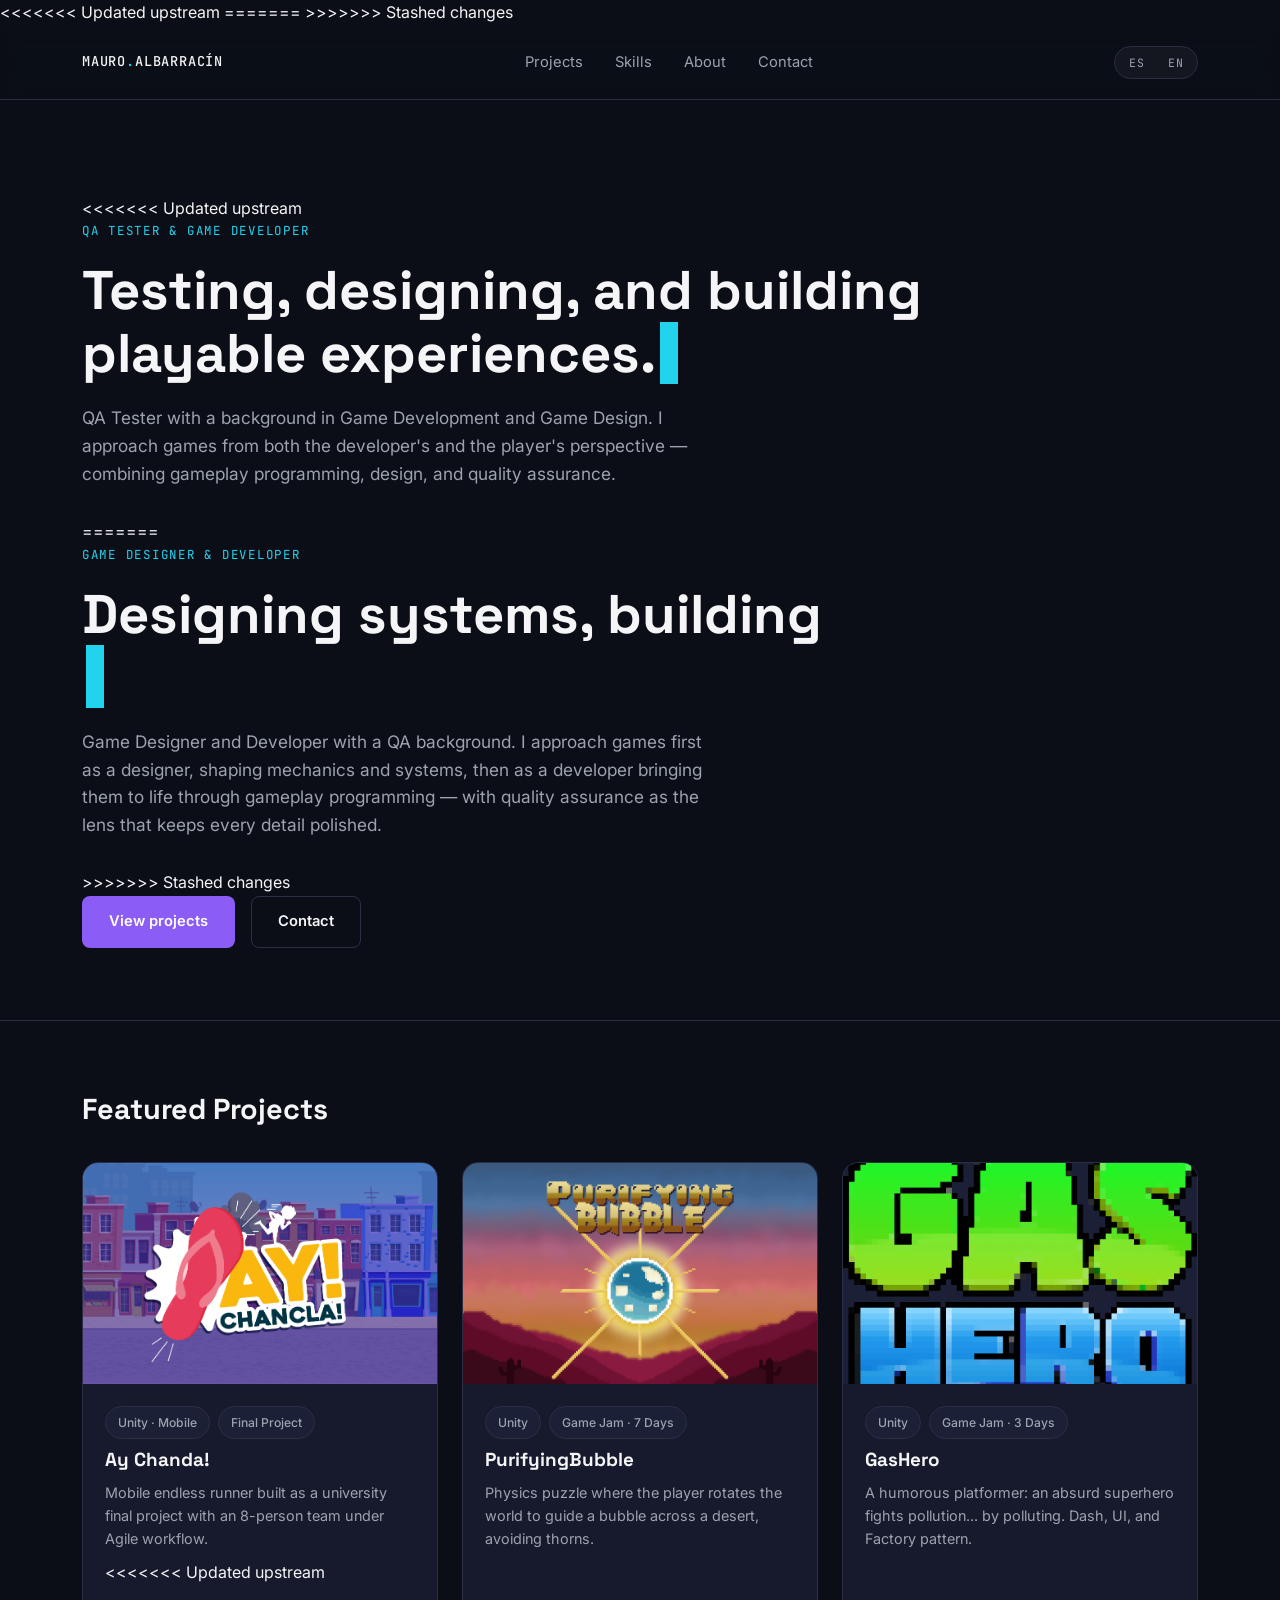
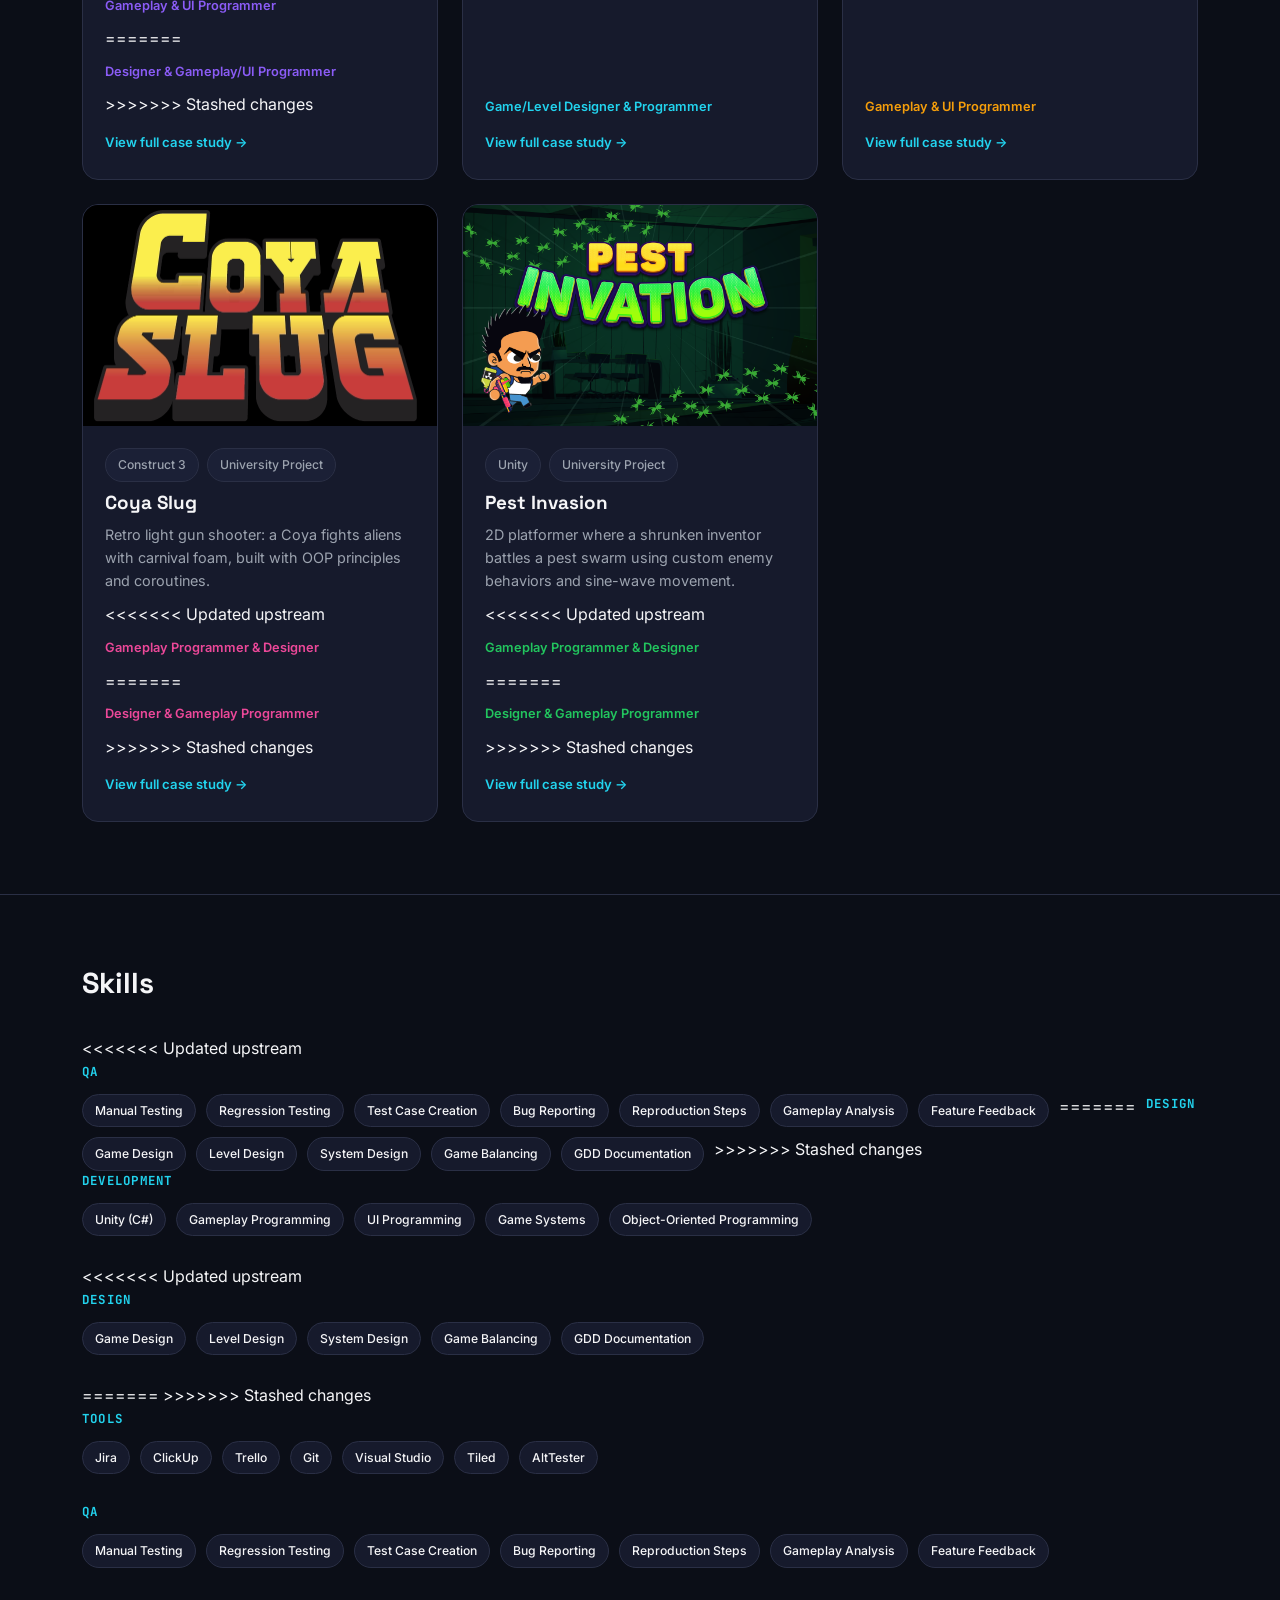
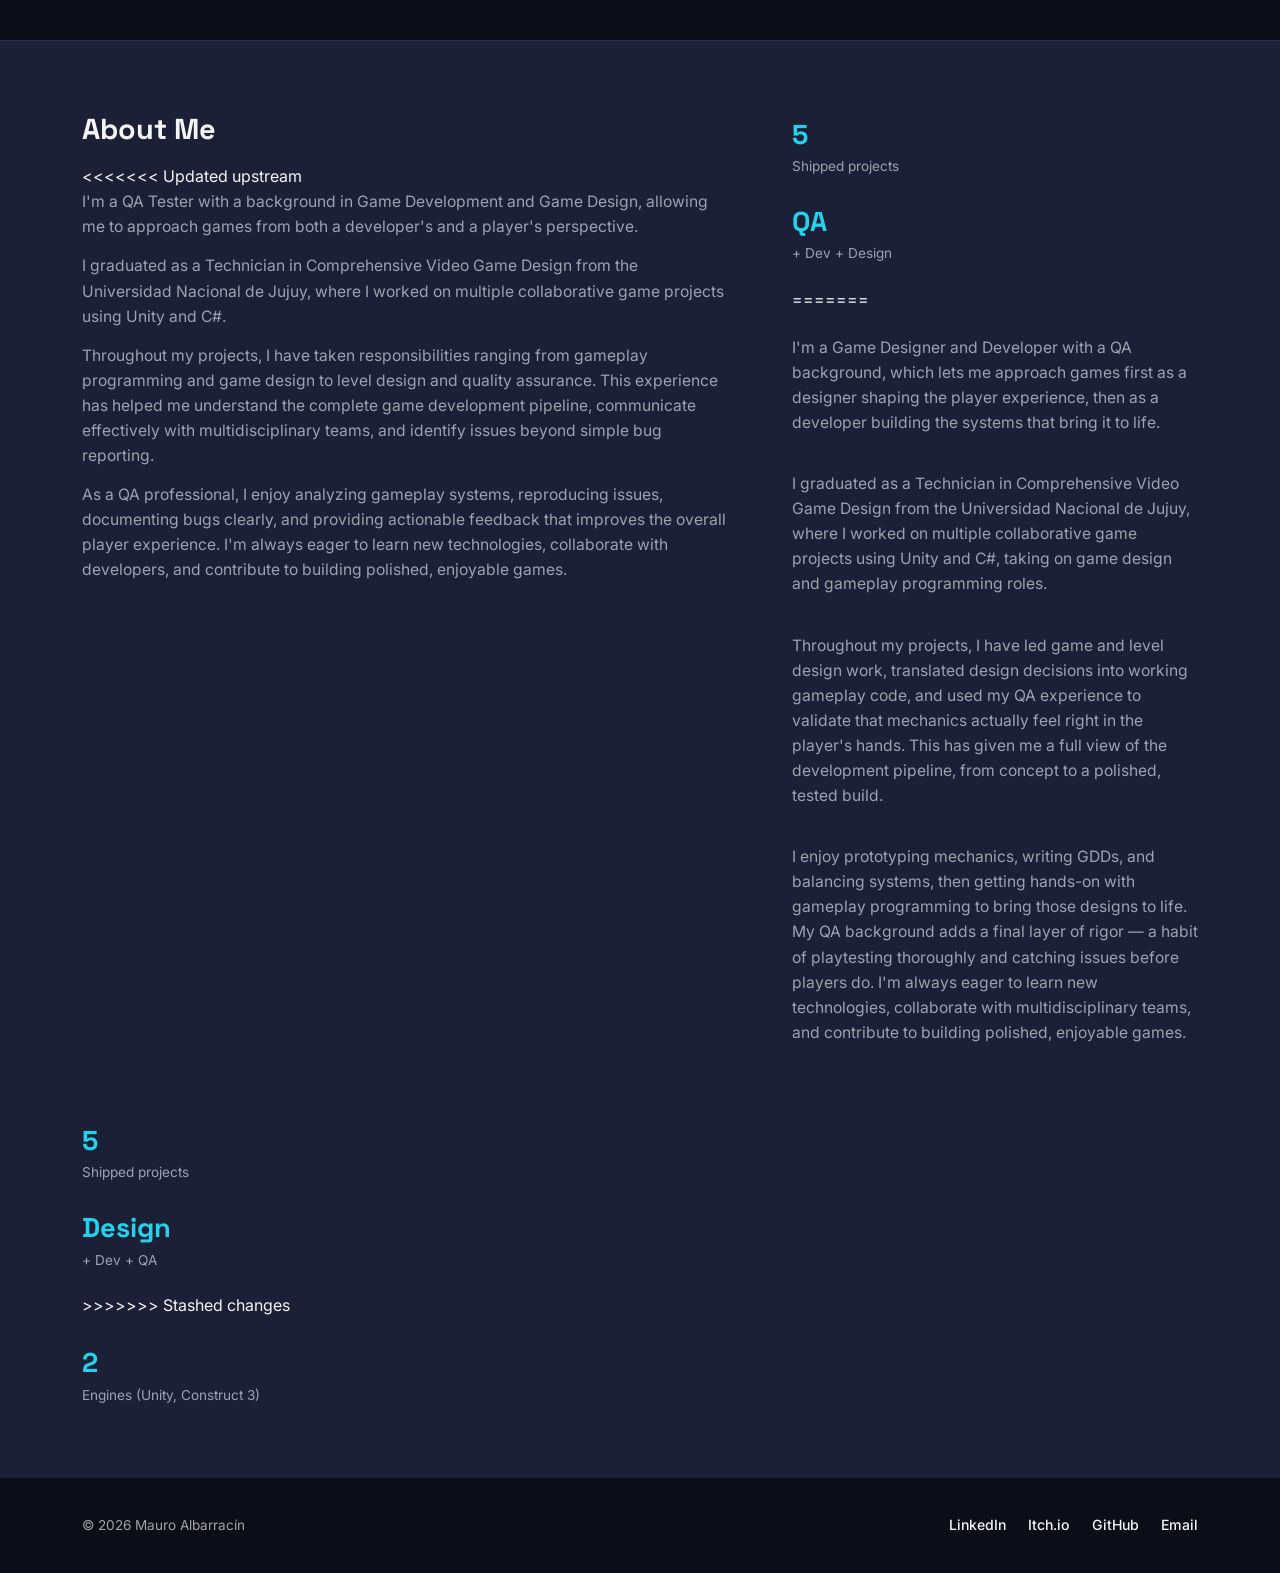
==== commit 001d100b: "reframe portfolio as Designer-first, Developer, then QA" ====
--- a/index.html
+++ b/index.html
@@ -3,8 +3,13 @@
 <head>
 <meta charset="UTF-8">
 <meta name="viewport" content="width=device-width, initial-scale=1.0">
+<<<<<<< Updated upstream
 <title data-i18n-title="meta.title">Mauro Albarracín — QA Tester &amp; Game Developer</title>
 <meta name="description" content="Portfolio of Mauro Albarracín, QA Tester and Game Developer/Designer." data-i18n-content="meta.description">
+=======
+<title data-i18n-title="meta.title">Mauro Albarracín — Game Designer &amp; Developer</title>
+<meta name="description" content="Portfolio of Mauro Albarracín, Game Designer &amp; Developer with a QA background." data-i18n-content="meta.description">
+>>>>>>> Stashed changes
 <link rel="stylesheet" href="styles.css">
 </head>
 <body>
@@ -27,9 +32,15 @@
 
 <header class="hero">
   <div class="wrap">
+<<<<<<< Updated upstream
     <p class="eyebrow" data-i18n="hero.eyebrow">QA Tester &amp; Game Developer</p>
     <h1 id="typed-heading"><span class="type-line" data-i18n-datatext="hero.line1" data-text="Testing, designing, and building"></span><br><span class="type-line" data-i18n-datatext="hero.line2" data-text="playable experiences."></span><span class="cursor">&nbsp;</span></h1>
     <p class="lead" data-i18n="hero.lead">QA Tester with a background in Game Development and Game Design. I approach games from both the developer's and the player's perspective — combining gameplay programming, design, and quality assurance.</p>
+=======
+    <p class="eyebrow" data-i18n="hero.eyebrow">Game Designer &amp; Developer</p>
+    <h1 id="typed-heading"><span class="type-line" data-i18n-datatext="hero.line1" data-text="Designing systems, building"></span><br><span class="type-line" data-i18n-datatext="hero.line2" data-text="playable experiences."></span><span class="cursor">&nbsp;</span></h1>
+    <p class="lead" data-i18n="hero.lead">Game Designer and Developer with a QA background. I approach games first as a designer, shaping mechanics and systems, then as a developer bringing them to life through gameplay programming — with quality assurance as the lens that keeps every detail polished.</p>
+>>>>>>> Stashed changes
     <div class="actions">
       <a href="#projects" class="btn btn-primary" data-i18n="hero.viewProjects">View projects</a>
       <a href="#contact" class="btn btn-ghost" data-i18n="nav.contact">Contact</a>
@@ -51,7 +62,11 @@
           </div>
           <h3>Ay Chanda!</h3>
           <p class="desc" data-i18n="projects.aychanda.desc">Mobile endless runner built as a university final project with an 8-person team under Agile workflow.</p>
+<<<<<<< Updated upstream
           <p class="role" style="color:#8b5cf6" data-i18n="projects.aychanda.role">Gameplay &amp; UI Programmer</p>
+=======
+          <p class="role" style="color:#8b5cf6" data-i18n="projects.aychanda.role">Designer &amp; Gameplay/UI Programmer</p>
+>>>>>>> Stashed changes
           <p class="go" data-i18n="common.viewCaseStudy">View full case study →</p>
         </div>
       </a>
@@ -93,7 +108,11 @@
           </div>
           <h3>Coya Slug</h3>
           <p class="desc" data-i18n="projects.coyaslug.desc">Retro light gun shooter: a Coya fights aliens with carnival foam, built with OOP principles and coroutines.</p>
+<<<<<<< Updated upstream
           <p class="role" style="color:#ec4899" data-i18n="projects.coyaslug.role">Gameplay Programmer &amp; Designer</p>
+=======
+          <p class="role" style="color:#ec4899" data-i18n="projects.coyaslug.role">Designer &amp; Gameplay Programmer</p>
+>>>>>>> Stashed changes
           <p class="go" data-i18n="common.viewCaseStudy">View full case study →</p>
         </div>
       </a>
@@ -107,7 +126,11 @@
           </div>
           <h3>Pest Invasion</h3>
           <p class="desc" data-i18n="projects.pestinvasion.desc">2D platformer where a shrunken inventor battles a pest swarm using custom enemy behaviors and sine-wave movement.</p>
+<<<<<<< Updated upstream
           <p class="role" style="color:#22c55e" data-i18n="projects.pestinvasion.role">Gameplay Programmer &amp; Designer</p>
+=======
+          <p class="role" style="color:#22c55e" data-i18n="projects.pestinvasion.role">Designer &amp; Gameplay Programmer</p>
+>>>>>>> Stashed changes
           <p class="go" data-i18n="common.viewCaseStudy">View full case study →</p>
         </div>
       </a>
@@ -121,6 +144,7 @@
     <h2 data-i18n="skills.heading">Skills</h2>
 
     <div class="skill-group">
+<<<<<<< Updated upstream
       <h4 data-i18n="skills.qa.title">QA</h4>
       <div class="skill-pills">
         <span class="pill" data-i18n="skills.qa.p1">Manual Testing</span>
@@ -130,6 +154,15 @@
         <span class="pill" data-i18n="skills.qa.p5">Reproduction Steps</span>
         <span class="pill" data-i18n="skills.qa.p6">Gameplay Analysis</span>
         <span class="pill" data-i18n="skills.qa.p7">Feature Feedback</span>
+=======
+      <h4 data-i18n="skills.design.title">Design</h4>
+      <div class="skill-pills">
+        <span class="pill" data-i18n="skills.design.p1">Game Design</span>
+        <span class="pill" data-i18n="skills.design.p2">Level Design</span>
+        <span class="pill" data-i18n="skills.design.p3">System Design</span>
+        <span class="pill" data-i18n="skills.design.p4">Game Balancing</span>
+        <span class="pill" data-i18n="skills.design.p5">GDD Documentation</span>
+>>>>>>> Stashed changes
       </div>
     </div>
 
@@ -145,6 +178,7 @@
     </div>
 
     <div class="skill-group">
+<<<<<<< Updated upstream
       <h4 data-i18n="skills.design.title">Design</h4>
       <div class="skill-pills">
         <span class="pill" data-i18n="skills.design.p1">Game Design</span>
@@ -156,6 +190,8 @@
     </div>
 
     <div class="skill-group">
+=======
+>>>>>>> Stashed changes
       <h4 data-i18n="skills.tools.title">Tools</h4>
       <div class="skill-pills">
         <span class="pill">Jira</span>
@@ -167,6 +203,19 @@
         <span class="pill">AltTester</span>
       </div>
     </div>
+
+    <div class="skill-group">
+      <h4 data-i18n="skills.qa.title">QA</h4>
+      <div class="skill-pills">
+        <span class="pill" data-i18n="skills.qa.p1">Manual Testing</span>
+        <span class="pill" data-i18n="skills.qa.p2">Regression Testing</span>
+        <span class="pill" data-i18n="skills.qa.p3">Test Case Creation</span>
+        <span class="pill" data-i18n="skills.qa.p4">Bug Reporting</span>
+        <span class="pill" data-i18n="skills.qa.p5">Reproduction Steps</span>
+        <span class="pill" data-i18n="skills.qa.p6">Gameplay Analysis</span>
+        <span class="pill" data-i18n="skills.qa.p7">Feature Feedback</span>
+      </div>
+    </div>
   </div>
 </section>
 
@@ -174,6 +223,7 @@
   <div class="wrap">
     <div>
       <h2 data-i18n="about.heading">About Me</h2>
+<<<<<<< Updated upstream
       <p data-i18n="about.p1">I'm a QA Tester with a background in Game Development and Game Design, allowing me to approach games from both a developer's and a player's perspective.</p>
       <p data-i18n="about.p2">I graduated as a Technician in Comprehensive Video Game Design from the Universidad Nacional de Jujuy, where I worked on multiple collaborative game projects using Unity and C#.</p>
       <p data-i18n="about.p3">Throughout my projects, I have taken responsibilities ranging from gameplay programming and game design to level design and quality assurance. This experience has helped me understand the complete game development pipeline, communicate effectively with multidisciplinary teams, and identify issues beyond simple bug reporting.</p>
@@ -182,6 +232,16 @@
     <div class="stat-list">
       <div class="stat"><div class="num">5</div><div class="label" data-i18n="about.stat1">Shipped projects</div></div>
       <div class="stat"><div class="num">QA</div><div class="label" data-i18n="about.stat2">+ Dev + Design</div></div>
+=======
+      <p data-i18n="about.p1">I'm a Game Designer and Developer with a QA background, which lets me approach games first as a designer shaping the player experience, then as a developer building the systems that bring it to life.</p>
+      <p data-i18n="about.p2">I graduated as a Technician in Comprehensive Video Game Design from the Universidad Nacional de Jujuy, where I worked on multiple collaborative game projects using Unity and C#, taking on game design and gameplay programming roles.</p>
+      <p data-i18n="about.p3">Throughout my projects, I have led game and level design work, translated design decisions into working gameplay code, and used my QA experience to validate that mechanics actually feel right in the player's hands. This has given me a full view of the development pipeline, from concept to a polished, tested build.</p>
+      <p data-i18n="about.p4">I enjoy prototyping mechanics, writing GDDs, and balancing systems, then getting hands-on with gameplay programming to bring those designs to life. My QA background adds a final layer of rigor — a habit of playtesting thoroughly and catching issues before players do. I'm always eager to learn new technologies, collaborate with multidisciplinary teams, and contribute to building polished, enjoyable games.</p>
+    </div>
+    <div class="stat-list">
+      <div class="stat"><div class="num">5</div><div class="label" data-i18n="about.stat1">Shipped projects</div></div>
+      <div class="stat"><div class="num">Design</div><div class="label" data-i18n="about.stat2">+ Dev + QA</div></div>
+>>>>>>> Stashed changes
       <div class="stat"><div class="num">2</div><div class="label" data-i18n="about.stat3">Engines (Unity, Construct 3)</div></div>
     </div>
   </div>
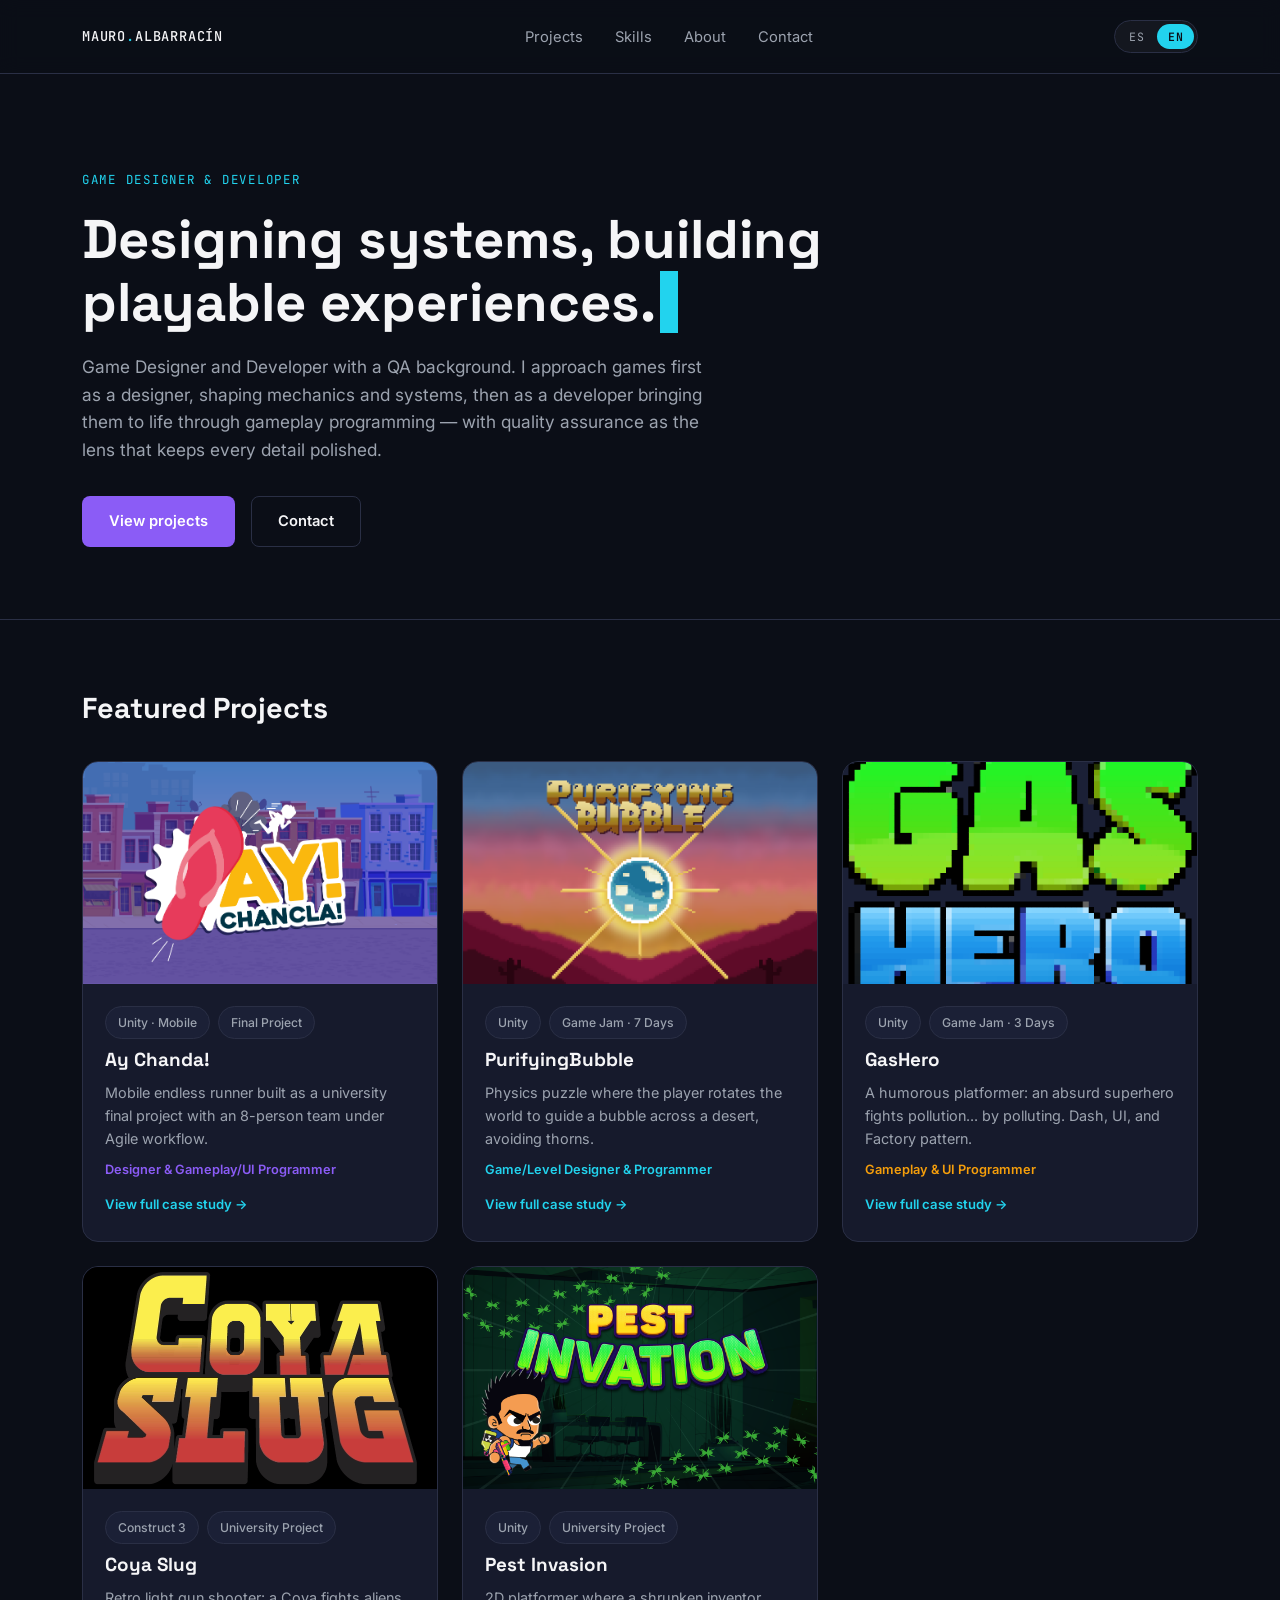
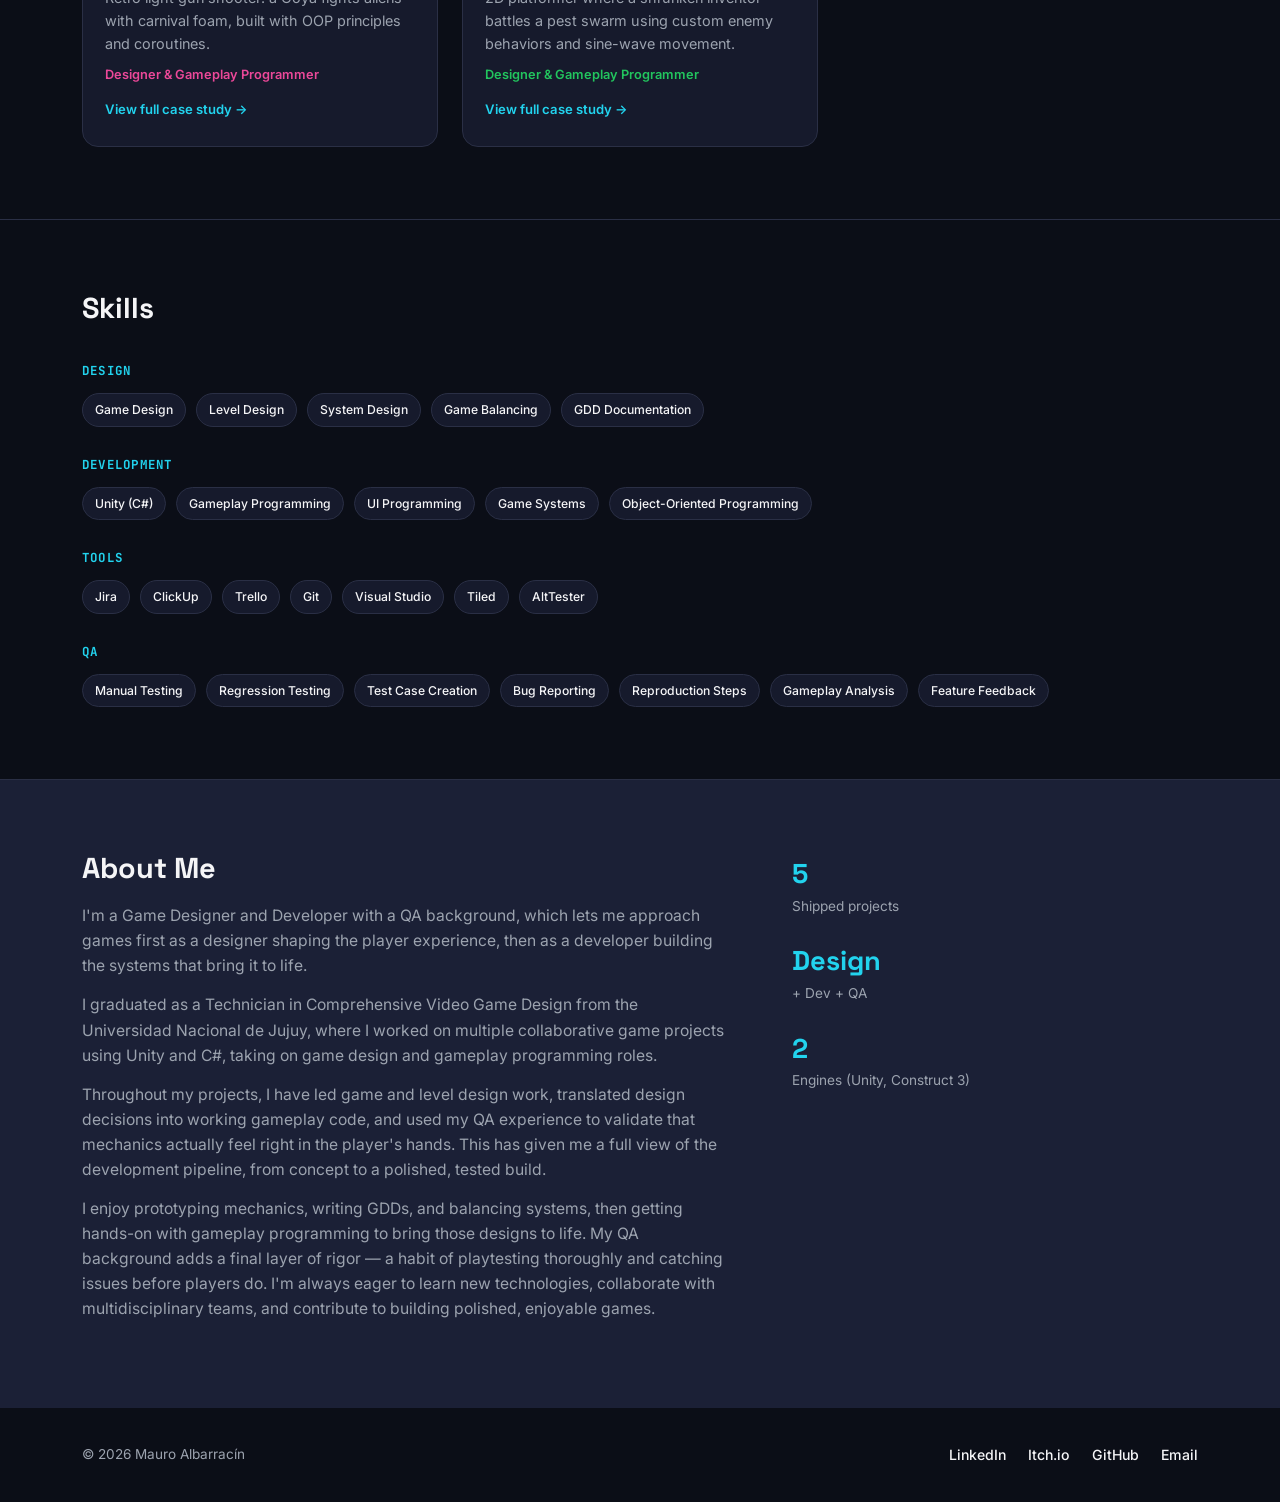
==== commit b73f85bd: "Fix reframe portfolio as Designer-first, Developer, then QA" ====
--- a/index.html
+++ b/index.html
@@ -3,13 +3,8 @@
 <head>
 <meta charset="UTF-8">
 <meta name="viewport" content="width=device-width, initial-scale=1.0">
-<<<<<<< Updated upstream
-<title data-i18n-title="meta.title">Mauro Albarracín — QA Tester &amp; Game Developer</title>
-<meta name="description" content="Portfolio of Mauro Albarracín, QA Tester and Game Developer/Designer." data-i18n-content="meta.description">
-=======
 <title data-i18n-title="meta.title">Mauro Albarracín — Game Designer &amp; Developer</title>
 <meta name="description" content="Portfolio of Mauro Albarracín, Game Designer &amp; Developer with a QA background." data-i18n-content="meta.description">
->>>>>>> Stashed changes
 <link rel="stylesheet" href="styles.css">
 </head>
 <body>
@@ -32,15 +27,9 @@
 
 <header class="hero">
   <div class="wrap">
-<<<<<<< Updated upstream
-    <p class="eyebrow" data-i18n="hero.eyebrow">QA Tester &amp; Game Developer</p>
-    <h1 id="typed-heading"><span class="type-line" data-i18n-datatext="hero.line1" data-text="Testing, designing, and building"></span><br><span class="type-line" data-i18n-datatext="hero.line2" data-text="playable experiences."></span><span class="cursor">&nbsp;</span></h1>
-    <p class="lead" data-i18n="hero.lead">QA Tester with a background in Game Development and Game Design. I approach games from both the developer's and the player's perspective — combining gameplay programming, design, and quality assurance.</p>
-=======
     <p class="eyebrow" data-i18n="hero.eyebrow">Game Designer &amp; Developer</p>
     <h1 id="typed-heading"><span class="type-line" data-i18n-datatext="hero.line1" data-text="Designing systems, building"></span><br><span class="type-line" data-i18n-datatext="hero.line2" data-text="playable experiences."></span><span class="cursor">&nbsp;</span></h1>
     <p class="lead" data-i18n="hero.lead">Game Designer and Developer with a QA background. I approach games first as a designer, shaping mechanics and systems, then as a developer bringing them to life through gameplay programming — with quality assurance as the lens that keeps every detail polished.</p>
->>>>>>> Stashed changes
     <div class="actions">
       <a href="#projects" class="btn btn-primary" data-i18n="hero.viewProjects">View projects</a>
       <a href="#contact" class="btn btn-ghost" data-i18n="nav.contact">Contact</a>
@@ -62,11 +51,7 @@
           </div>
           <h3>Ay Chanda!</h3>
           <p class="desc" data-i18n="projects.aychanda.desc">Mobile endless runner built as a university final project with an 8-person team under Agile workflow.</p>
-<<<<<<< Updated upstream
-          <p class="role" style="color:#8b5cf6" data-i18n="projects.aychanda.role">Gameplay &amp; UI Programmer</p>
-=======
           <p class="role" style="color:#8b5cf6" data-i18n="projects.aychanda.role">Designer &amp; Gameplay/UI Programmer</p>
->>>>>>> Stashed changes
           <p class="go" data-i18n="common.viewCaseStudy">View full case study →</p>
         </div>
       </a>
@@ -108,11 +93,7 @@
           </div>
           <h3>Coya Slug</h3>
           <p class="desc" data-i18n="projects.coyaslug.desc">Retro light gun shooter: a Coya fights aliens with carnival foam, built with OOP principles and coroutines.</p>
-<<<<<<< Updated upstream
-          <p class="role" style="color:#ec4899" data-i18n="projects.coyaslug.role">Gameplay Programmer &amp; Designer</p>
-=======
           <p class="role" style="color:#ec4899" data-i18n="projects.coyaslug.role">Designer &amp; Gameplay Programmer</p>
->>>>>>> Stashed changes
           <p class="go" data-i18n="common.viewCaseStudy">View full case study →</p>
         </div>
       </a>
@@ -126,11 +107,7 @@
           </div>
           <h3>Pest Invasion</h3>
           <p class="desc" data-i18n="projects.pestinvasion.desc">2D platformer where a shrunken inventor battles a pest swarm using custom enemy behaviors and sine-wave movement.</p>
-<<<<<<< Updated upstream
-          <p class="role" style="color:#22c55e" data-i18n="projects.pestinvasion.role">Gameplay Programmer &amp; Designer</p>
-=======
           <p class="role" style="color:#22c55e" data-i18n="projects.pestinvasion.role">Designer &amp; Gameplay Programmer</p>
->>>>>>> Stashed changes
           <p class="go" data-i18n="common.viewCaseStudy">View full case study →</p>
         </div>
       </a>
@@ -144,7 +121,41 @@
     <h2 data-i18n="skills.heading">Skills</h2>
 
     <div class="skill-group">
-<<<<<<< Updated upstream
+      <h4 data-i18n="skills.design.title">Design</h4>
+      <div class="skill-pills">
+        <span class="pill" data-i18n="skills.design.p1">Game Design</span>
+        <span class="pill" data-i18n="skills.design.p2">Level Design</span>
+        <span class="pill" data-i18n="skills.design.p3">System Design</span>
+        <span class="pill" data-i18n="skills.design.p4">Game Balancing</span>
+        <span class="pill" data-i18n="skills.design.p5">GDD Documentation</span>
+      </div>
+    </div>
+
+    <div class="skill-group">
+      <h4 data-i18n="skills.dev.title">Development</h4>
+      <div class="skill-pills">
+        <span class="pill">Unity (C#)</span>
+        <span class="pill" data-i18n="skills.dev.p2">Gameplay Programming</span>
+        <span class="pill" data-i18n="skills.dev.p3">UI Programming</span>
+        <span class="pill" data-i18n="skills.dev.p4">Game Systems</span>
+        <span class="pill" data-i18n="skills.dev.p5">Object-Oriented Programming</span>
+      </div>
+    </div>
+
+    <div class="skill-group">
+      <h4 data-i18n="skills.tools.title">Tools</h4>
+      <div class="skill-pills">
+        <span class="pill">Jira</span>
+        <span class="pill">ClickUp</span>
+        <span class="pill">Trello</span>
+        <span class="pill">Git</span>
+        <span class="pill">Visual Studio</span>
+        <span class="pill">Tiled</span>
+        <span class="pill">AltTester</span>
+      </div>
+    </div>
+
+    <div class="skill-group">
       <h4 data-i18n="skills.qa.title">QA</h4>
       <div class="skill-pills">
         <span class="pill" data-i18n="skills.qa.p1">Manual Testing</span>
@@ -154,66 +165,6 @@
         <span class="pill" data-i18n="skills.qa.p5">Reproduction Steps</span>
         <span class="pill" data-i18n="skills.qa.p6">Gameplay Analysis</span>
         <span class="pill" data-i18n="skills.qa.p7">Feature Feedback</span>
-=======
-      <h4 data-i18n="skills.design.title">Design</h4>
-      <div class="skill-pills">
-        <span class="pill" data-i18n="skills.design.p1">Game Design</span>
-        <span class="pill" data-i18n="skills.design.p2">Level Design</span>
-        <span class="pill" data-i18n="skills.design.p3">System Design</span>
-        <span class="pill" data-i18n="skills.design.p4">Game Balancing</span>
-        <span class="pill" data-i18n="skills.design.p5">GDD Documentation</span>
->>>>>>> Stashed changes
-      </div>
-    </div>
-
-    <div class="skill-group">
-      <h4 data-i18n="skills.dev.title">Development</h4>
-      <div class="skill-pills">
-        <span class="pill">Unity (C#)</span>
-        <span class="pill" data-i18n="skills.dev.p2">Gameplay Programming</span>
-        <span class="pill" data-i18n="skills.dev.p3">UI Programming</span>
-        <span class="pill" data-i18n="skills.dev.p4">Game Systems</span>
-        <span class="pill" data-i18n="skills.dev.p5">Object-Oriented Programming</span>
-      </div>
-    </div>
-
-    <div class="skill-group">
-<<<<<<< Updated upstream
-      <h4 data-i18n="skills.design.title">Design</h4>
-      <div class="skill-pills">
-        <span class="pill" data-i18n="skills.design.p1">Game Design</span>
-        <span class="pill" data-i18n="skills.design.p2">Level Design</span>
-        <span class="pill" data-i18n="skills.design.p3">System Design</span>
-        <span class="pill" data-i18n="skills.design.p4">Game Balancing</span>
-        <span class="pill" data-i18n="skills.design.p5">GDD Documentation</span>
-      </div>
-    </div>
-
-    <div class="skill-group">
-=======
->>>>>>> Stashed changes
-      <h4 data-i18n="skills.tools.title">Tools</h4>
-      <div class="skill-pills">
-        <span class="pill">Jira</span>
-        <span class="pill">ClickUp</span>
-        <span class="pill">Trello</span>
-        <span class="pill">Git</span>
-        <span class="pill">Visual Studio</span>
-        <span class="pill">Tiled</span>
-        <span class="pill">AltTester</span>
-      </div>
-    </div>
-
-    <div class="skill-group">
-      <h4 data-i18n="skills.qa.title">QA</h4>
-      <div class="skill-pills">
-        <span class="pill" data-i18n="skills.qa.p1">Manual Testing</span>
-        <span class="pill" data-i18n="skills.qa.p2">Regression Testing</span>
-        <span class="pill" data-i18n="skills.qa.p3">Test Case Creation</span>
-        <span class="pill" data-i18n="skills.qa.p4">Bug Reporting</span>
-        <span class="pill" data-i18n="skills.qa.p5">Reproduction Steps</span>
-        <span class="pill" data-i18n="skills.qa.p6">Gameplay Analysis</span>
-        <span class="pill" data-i18n="skills.qa.p7">Feature Feedback</span>
       </div>
     </div>
   </div>
@@ -223,16 +174,6 @@
   <div class="wrap">
     <div>
       <h2 data-i18n="about.heading">About Me</h2>
-<<<<<<< Updated upstream
-      <p data-i18n="about.p1">I'm a QA Tester with a background in Game Development and Game Design, allowing me to approach games from both a developer's and a player's perspective.</p>
-      <p data-i18n="about.p2">I graduated as a Technician in Comprehensive Video Game Design from the Universidad Nacional de Jujuy, where I worked on multiple collaborative game projects using Unity and C#.</p>
-      <p data-i18n="about.p3">Throughout my projects, I have taken responsibilities ranging from gameplay programming and game design to level design and quality assurance. This experience has helped me understand the complete game development pipeline, communicate effectively with multidisciplinary teams, and identify issues beyond simple bug reporting.</p>
-      <p data-i18n="about.p4">As a QA professional, I enjoy analyzing gameplay systems, reproducing issues, documenting bugs clearly, and providing actionable feedback that improves the overall player experience. I'm always eager to learn new technologies, collaborate with developers, and contribute to building polished, enjoyable games.</p>
-    </div>
-    <div class="stat-list">
-      <div class="stat"><div class="num">5</div><div class="label" data-i18n="about.stat1">Shipped projects</div></div>
-      <div class="stat"><div class="num">QA</div><div class="label" data-i18n="about.stat2">+ Dev + Design</div></div>
-=======
       <p data-i18n="about.p1">I'm a Game Designer and Developer with a QA background, which lets me approach games first as a designer shaping the player experience, then as a developer building the systems that bring it to life.</p>
       <p data-i18n="about.p2">I graduated as a Technician in Comprehensive Video Game Design from the Universidad Nacional de Jujuy, where I worked on multiple collaborative game projects using Unity and C#, taking on game design and gameplay programming roles.</p>
       <p data-i18n="about.p3">Throughout my projects, I have led game and level design work, translated design decisions into working gameplay code, and used my QA experience to validate that mechanics actually feel right in the player's hands. This has given me a full view of the development pipeline, from concept to a polished, tested build.</p>
@@ -241,7 +182,6 @@
     <div class="stat-list">
       <div class="stat"><div class="num">5</div><div class="label" data-i18n="about.stat1">Shipped projects</div></div>
       <div class="stat"><div class="num">Design</div><div class="label" data-i18n="about.stat2">+ Dev + QA</div></div>
->>>>>>> Stashed changes
       <div class="stat"><div class="num">2</div><div class="label" data-i18n="about.stat3">Engines (Unity, Construct 3)</div></div>
     </div>
   </div>
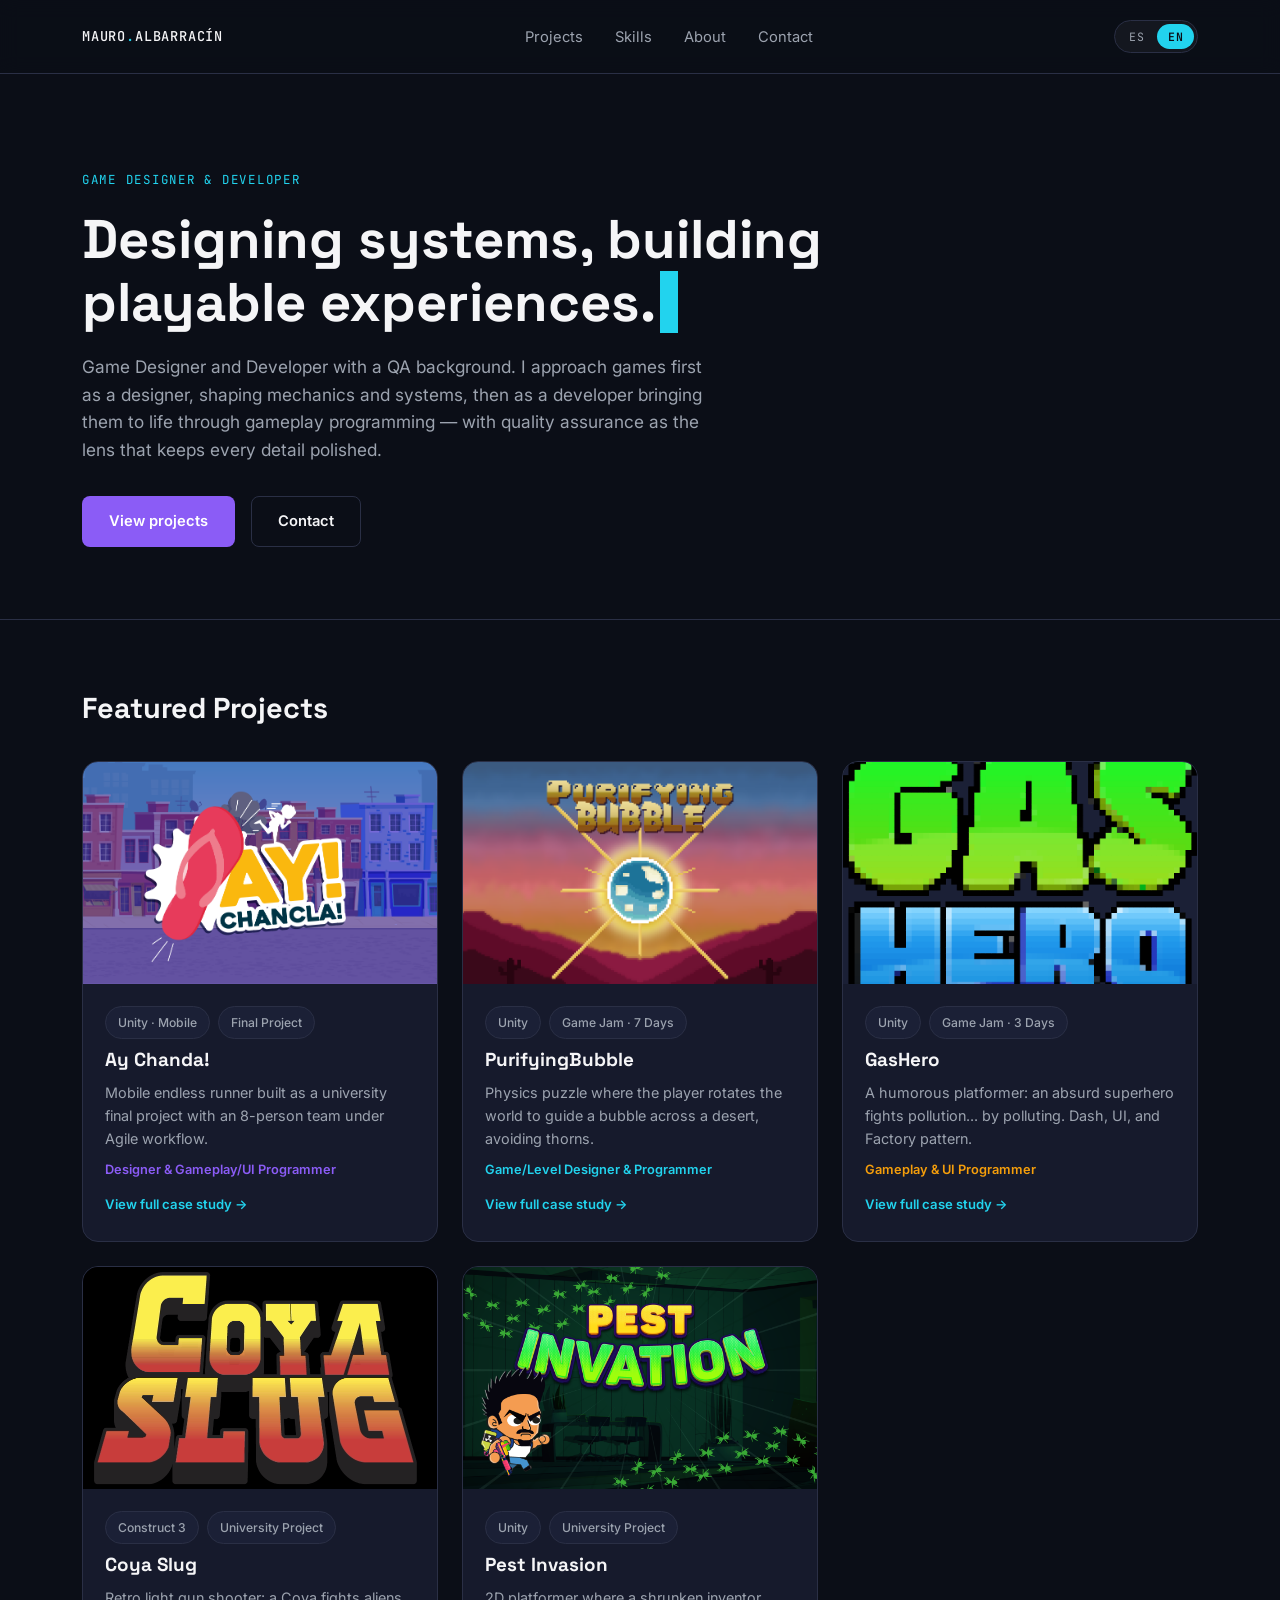
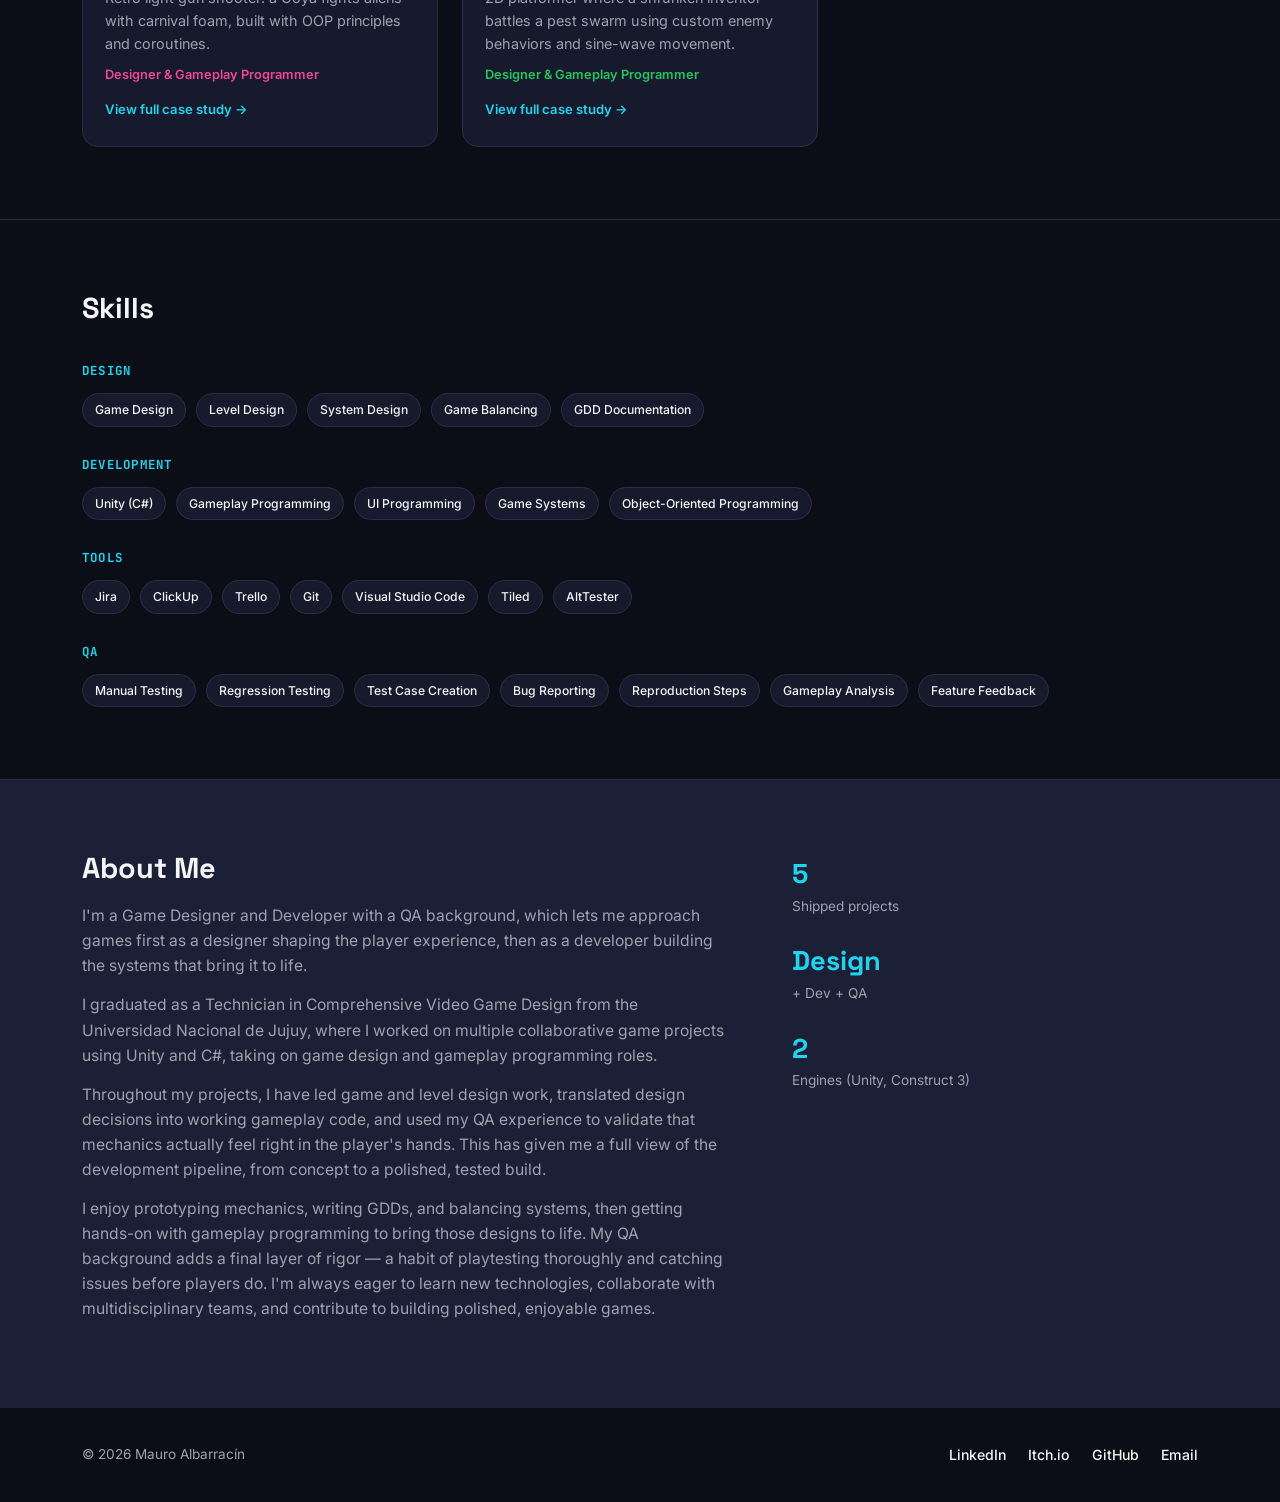
==== commit 989dc096: "Add links" ====
--- a/index.html
+++ b/index.html
@@ -149,7 +149,7 @@
         <span class="pill">ClickUp</span>
         <span class="pill">Trello</span>
         <span class="pill">Git</span>
-        <span class="pill">Visual Studio</span>
+        <span class="pill">Visual Studio Code</span>
         <span class="pill">Tiled</span>
         <span class="pill">AltTester</span>
       </div>
@@ -175,7 +175,7 @@
     <div>
       <h2 data-i18n="about.heading">About Me</h2>
       <p data-i18n="about.p1">I'm a Game Designer and Developer with a QA background, which lets me approach games first as a designer shaping the player experience, then as a developer building the systems that bring it to life.</p>
-      <p data-i18n="about.p2">I graduated as a Technician in Comprehensive Video Game Design from the Universidad Nacional de Jujuy, where I worked on multiple collaborative game projects using Unity and C#, taking on game design and gameplay programming roles.</p>
+      <p data-i18n="about.p2">I graduated as a University Technician in Integral Video Game Design from the Universidad Nacional de Jujuy, where I worked on multiple collaborative game projects using Unity and C#, taking on game design and gameplay programming roles.</p>
       <p data-i18n="about.p3">Throughout my projects, I have led game and level design work, translated design decisions into working gameplay code, and used my QA experience to validate that mechanics actually feel right in the player's hands. This has given me a full view of the development pipeline, from concept to a polished, tested build.</p>
       <p data-i18n="about.p4">I enjoy prototyping mechanics, writing GDDs, and balancing systems, then getting hands-on with gameplay programming to bring those designs to life. My QA background adds a final layer of rigor — a habit of playtesting thoroughly and catching issues before players do. I'm always eager to learn new technologies, collaborate with multidisciplinary teams, and contribute to building polished, enjoyable games.</p>
     </div>
@@ -191,10 +191,10 @@
   <div class="wrap" style="display:flex; justify-content:space-between; align-items:center; flex-wrap:wrap; gap:12px; width:100%;">
     <p class="copyright">© 2026 Mauro Albarracín</p>
     <div class="social-links">
-      <a href="#">LinkedIn</a>
-      <a href="#">Itch.io</a>
-      <a href="#">GitHub</a>
-      <a href="mailto:mauro.tupac@gmail.com" data-i18n="common.email">Email</a>
+      <a href="https://www.linkedin.com/in/mauro-albarracin-tutita/">LinkedIn</a>
+      <a href="https://tutita.itch.io/">Itch.io</a>
+      <a href="https://github.com/Tutita-Dev">GitHub</a>
+      <a href="mailto:mauro.tupac.a@gmail.com" data-i18n="common.email">Email</a>
     </div>
   </div>
 </footer>
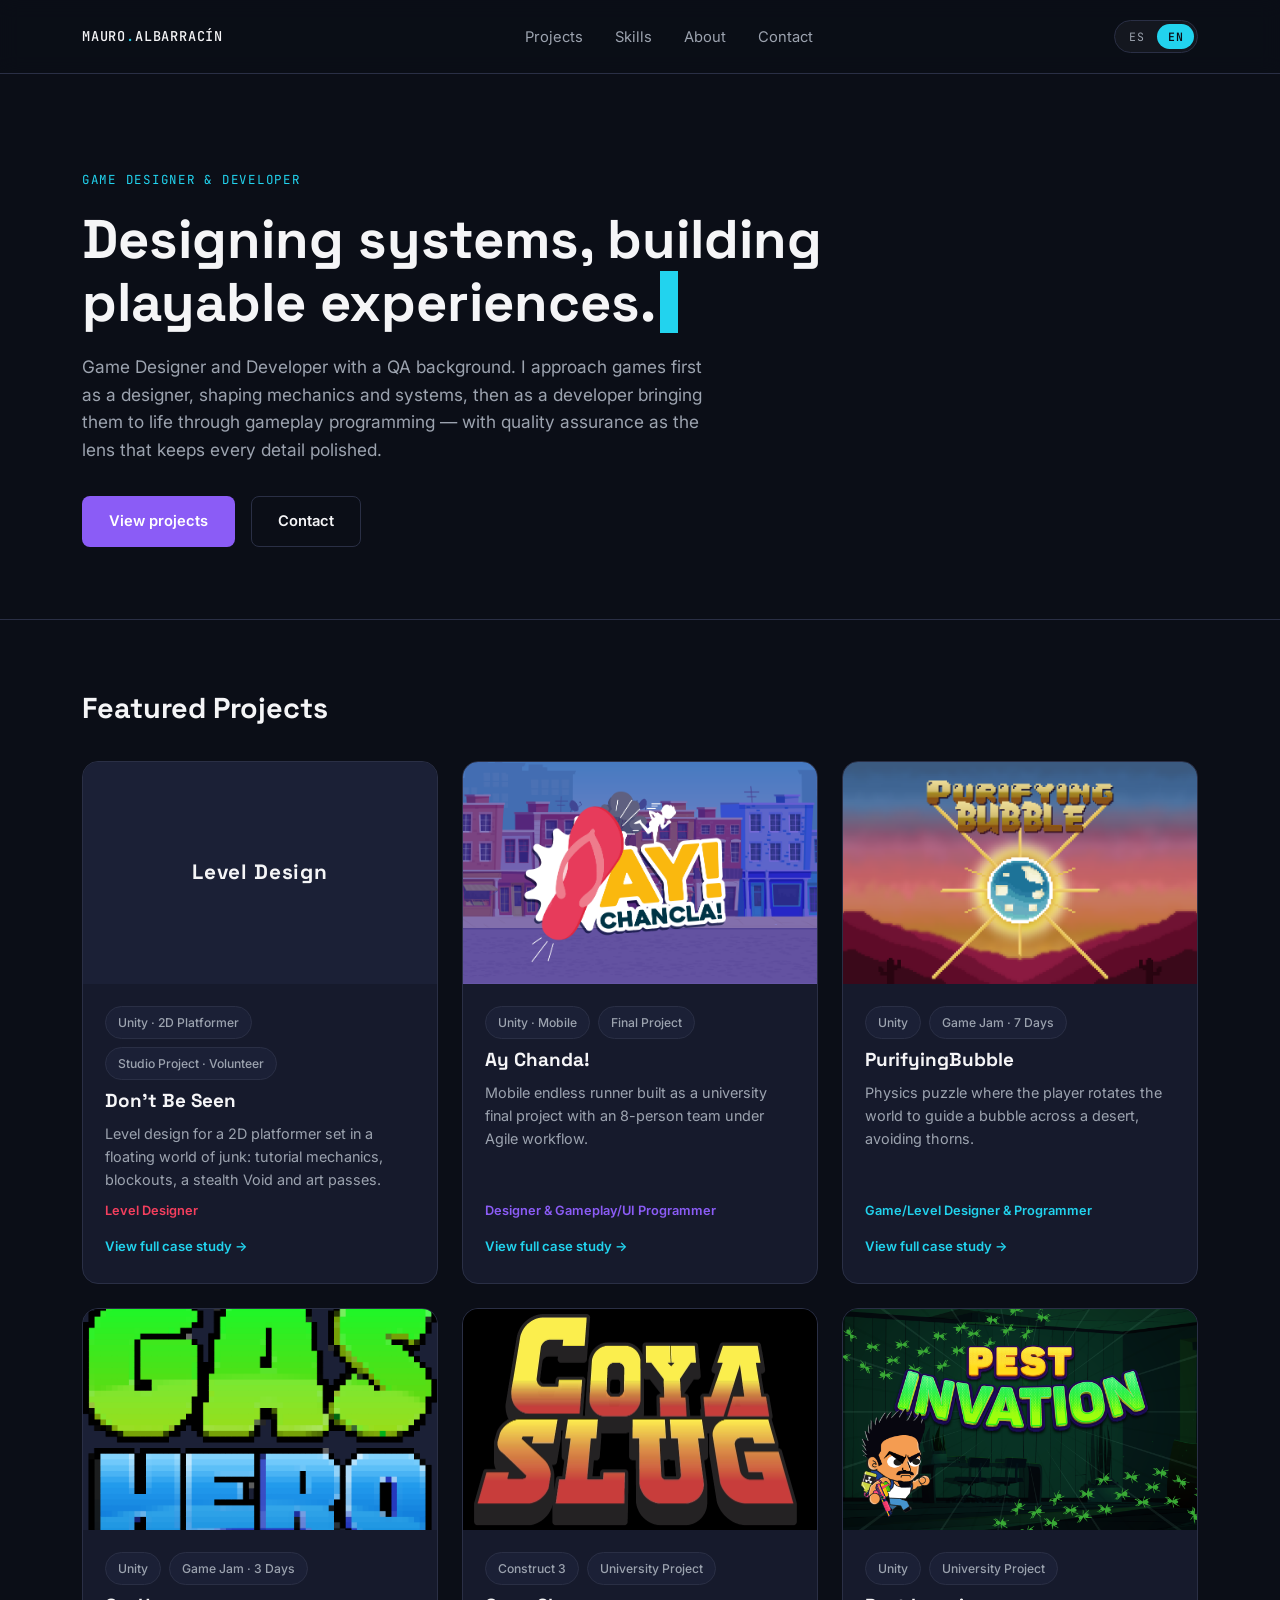
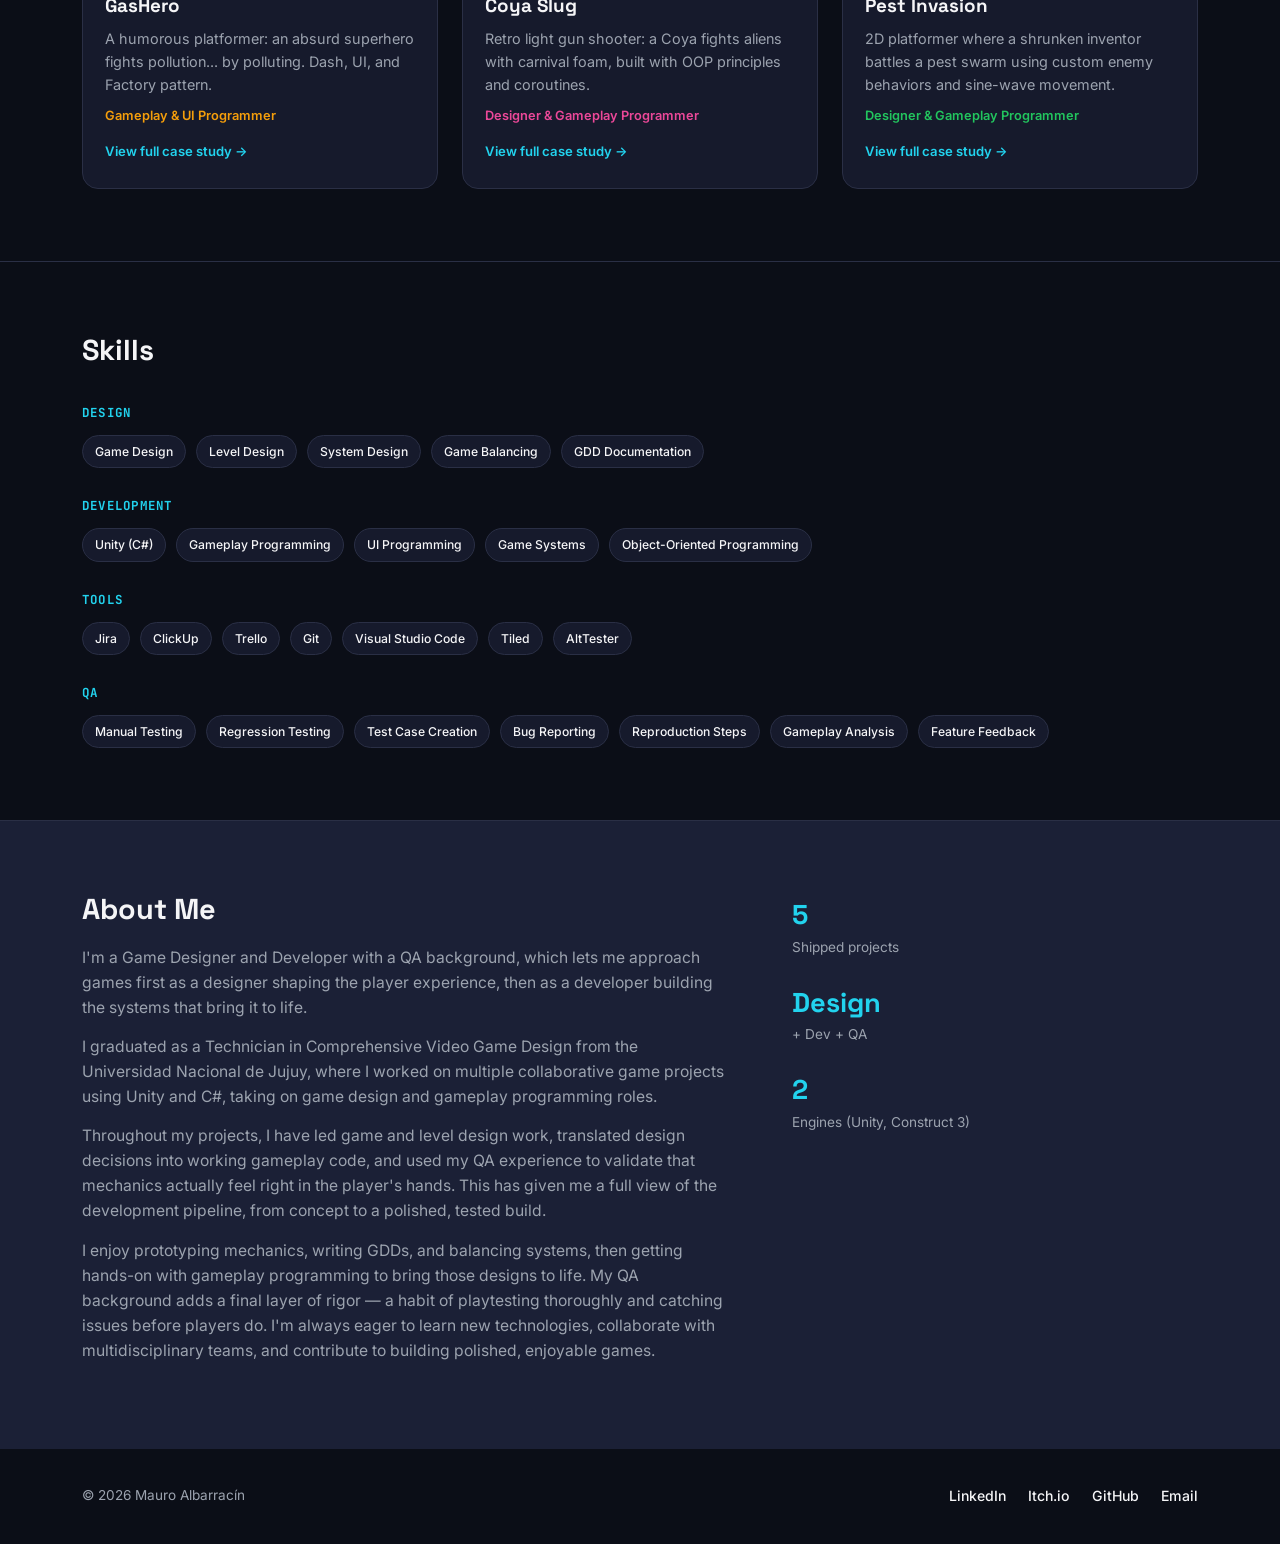
==== commit e7abe2a2: "Add Don't Be Seen level design case study New case study page with ES/EN translations, a project car" ====
--- a/index.html
+++ b/index.html
@@ -42,6 +42,20 @@
     <h2 data-i18n="projects.heading">Featured Projects</h2>
     <div class="project-grid">
 
+      <a class="project-card" href="dont-be-seen.html" style="--accent-color:#f43f5e">
+        <div class="thumb thumb-placeholder"><span>Level Design</span></div>
+        <div class="body">
+          <div class="tag-row">
+            <span class="pill" data-i18n="projects.dontbeseen.tag1">Unity · 2D Platformer</span>
+            <span class="pill" data-i18n="projects.dontbeseen.tag2">Studio Project · Volunteer</span>
+          </div>
+          <h3>Don't Be Seen</h3>
+          <p class="desc" data-i18n="projects.dontbeseen.desc">Level design for a 2D platformer set in a floating world of junk: tutorial mechanics, blockouts, a stealth Void and art passes.</p>
+          <p class="role" style="color:#f43f5e" data-i18n="projects.dontbeseen.role">Level Designer</p>
+          <p class="go" data-i18n="common.viewCaseStudy">View full case study →</p>
+        </div>
+      </a>
+
       <a class="project-card" href="ay-chanda.html" style="--accent-color:#8b5cf6">
         <div class="thumb"><img src="images/AyChancla_Portada.png" alt="Ay Chanda! cover art" loading="lazy"></div>
         <div class="body">
--- a/styles.css
+++ b/styles.css
@@ -555,3 +555,31 @@
 }
 .next-project { font-size: 0.9rem; color: var(--muted); }
 .next-project strong { color: var(--text); display: block; font-size: 1rem; }
+
+/* ---- Level design case study additions ---- */
+.thumb-placeholder {
+  display: flex;
+  align-items: center;
+  justify-content: center;
+  background: linear-gradient(135deg, #1b2036 0%, var(--accent-color, var(--accent)) 140%);
+}
+.thumb-placeholder span {
+  font-family: var(--font-display);
+  font-weight: 700;
+  font-size: 1.3rem;
+  letter-spacing: 0.04em;
+  color: var(--text);
+}
+
+.content-block h3 { font-size: 1.05rem; margin: 22px 0 10px; color: var(--text); }
+.content-block h3:first-of-type { margin-top: 8px; }
+.content-block p strong, .content-block li strong { color: var(--text); font-weight: 600; }
+
+.design-table { width: 100%; border-collapse: collapse; margin: 6px 0 14px; font-size: 0.93rem; }
+.design-table th, .design-table td { text-align: left; padding: 10px 12px; border-bottom: 1px solid var(--border); vertical-align: top; }
+.design-table th { color: var(--accent-color, var(--accent2)); font-size: 0.78rem; text-transform: uppercase; letter-spacing: 0.06em; }
+.design-table td:first-child { color: var(--text); font-weight: 600; white-space: nowrap; }
+.design-table td:last-child { color: var(--muted); }
+@media (max-width: 640px) {
+  .design-table td:first-child { white-space: normal; }
+}
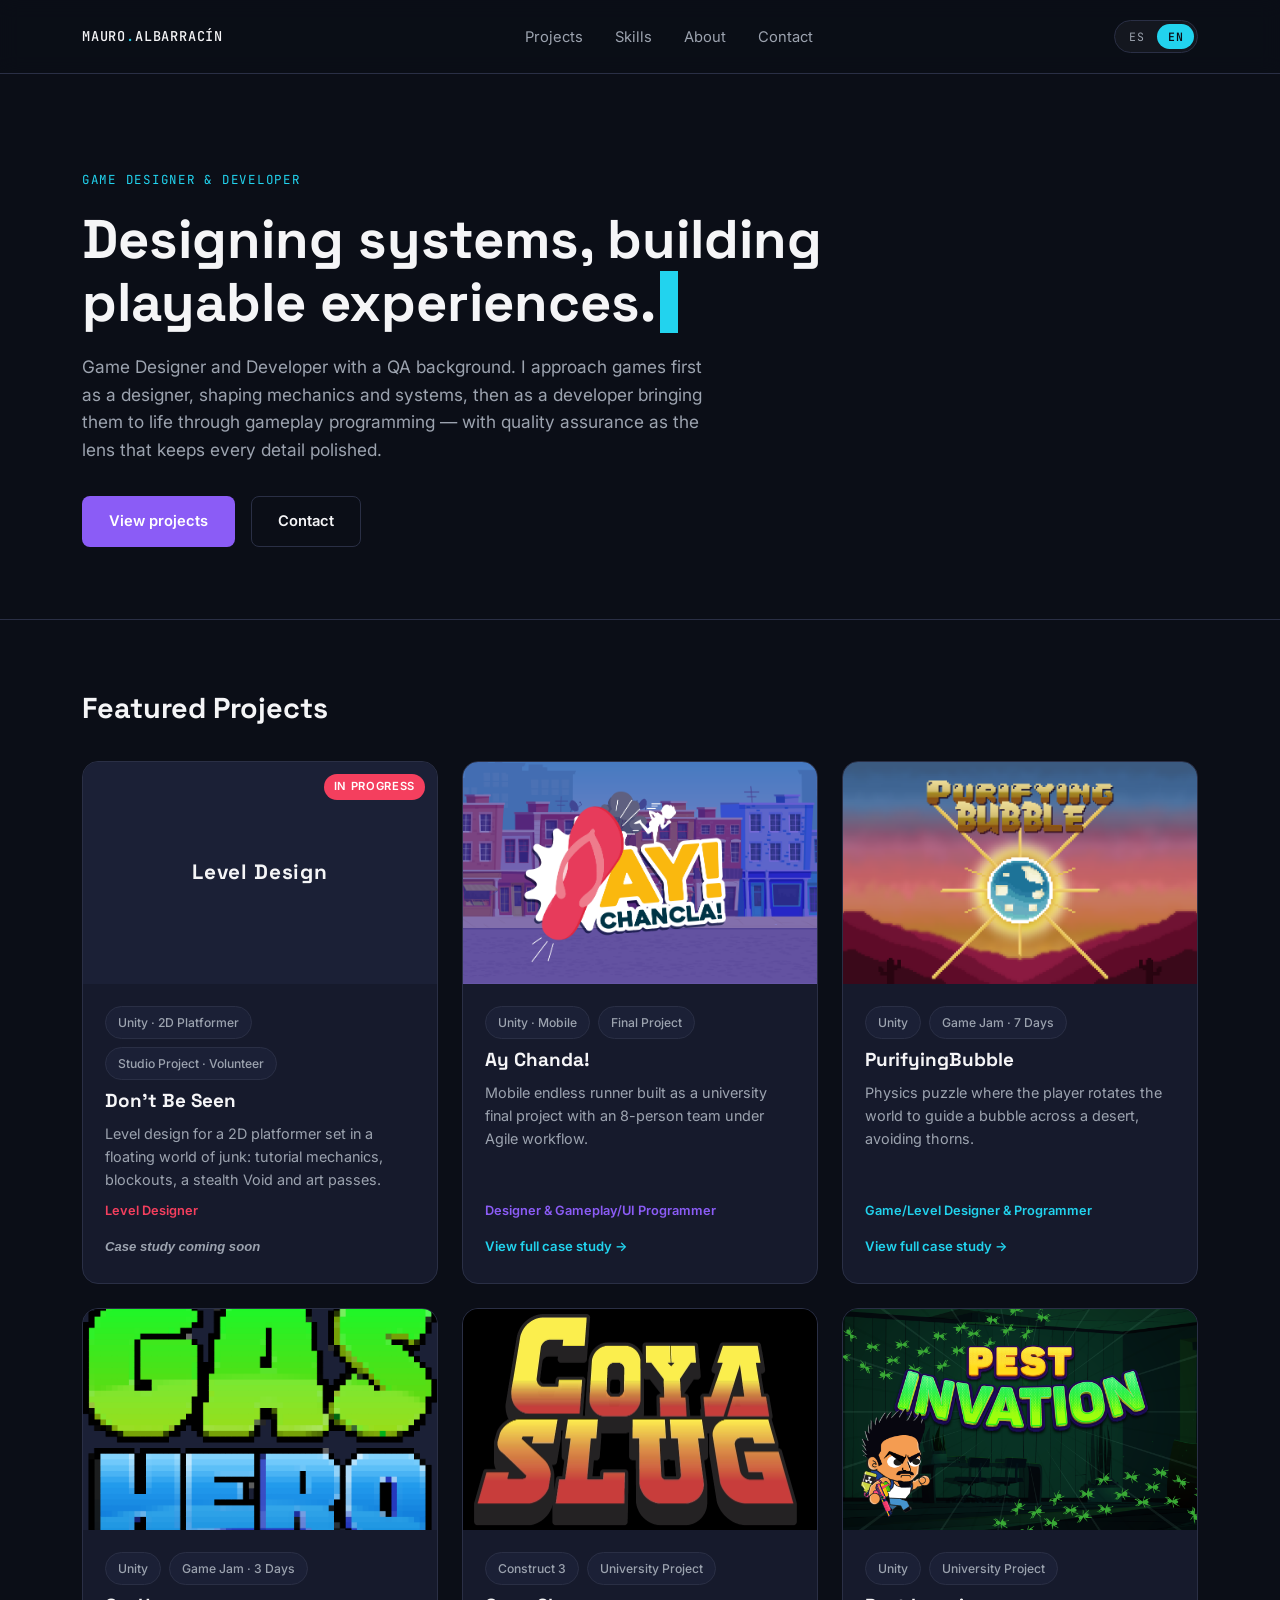
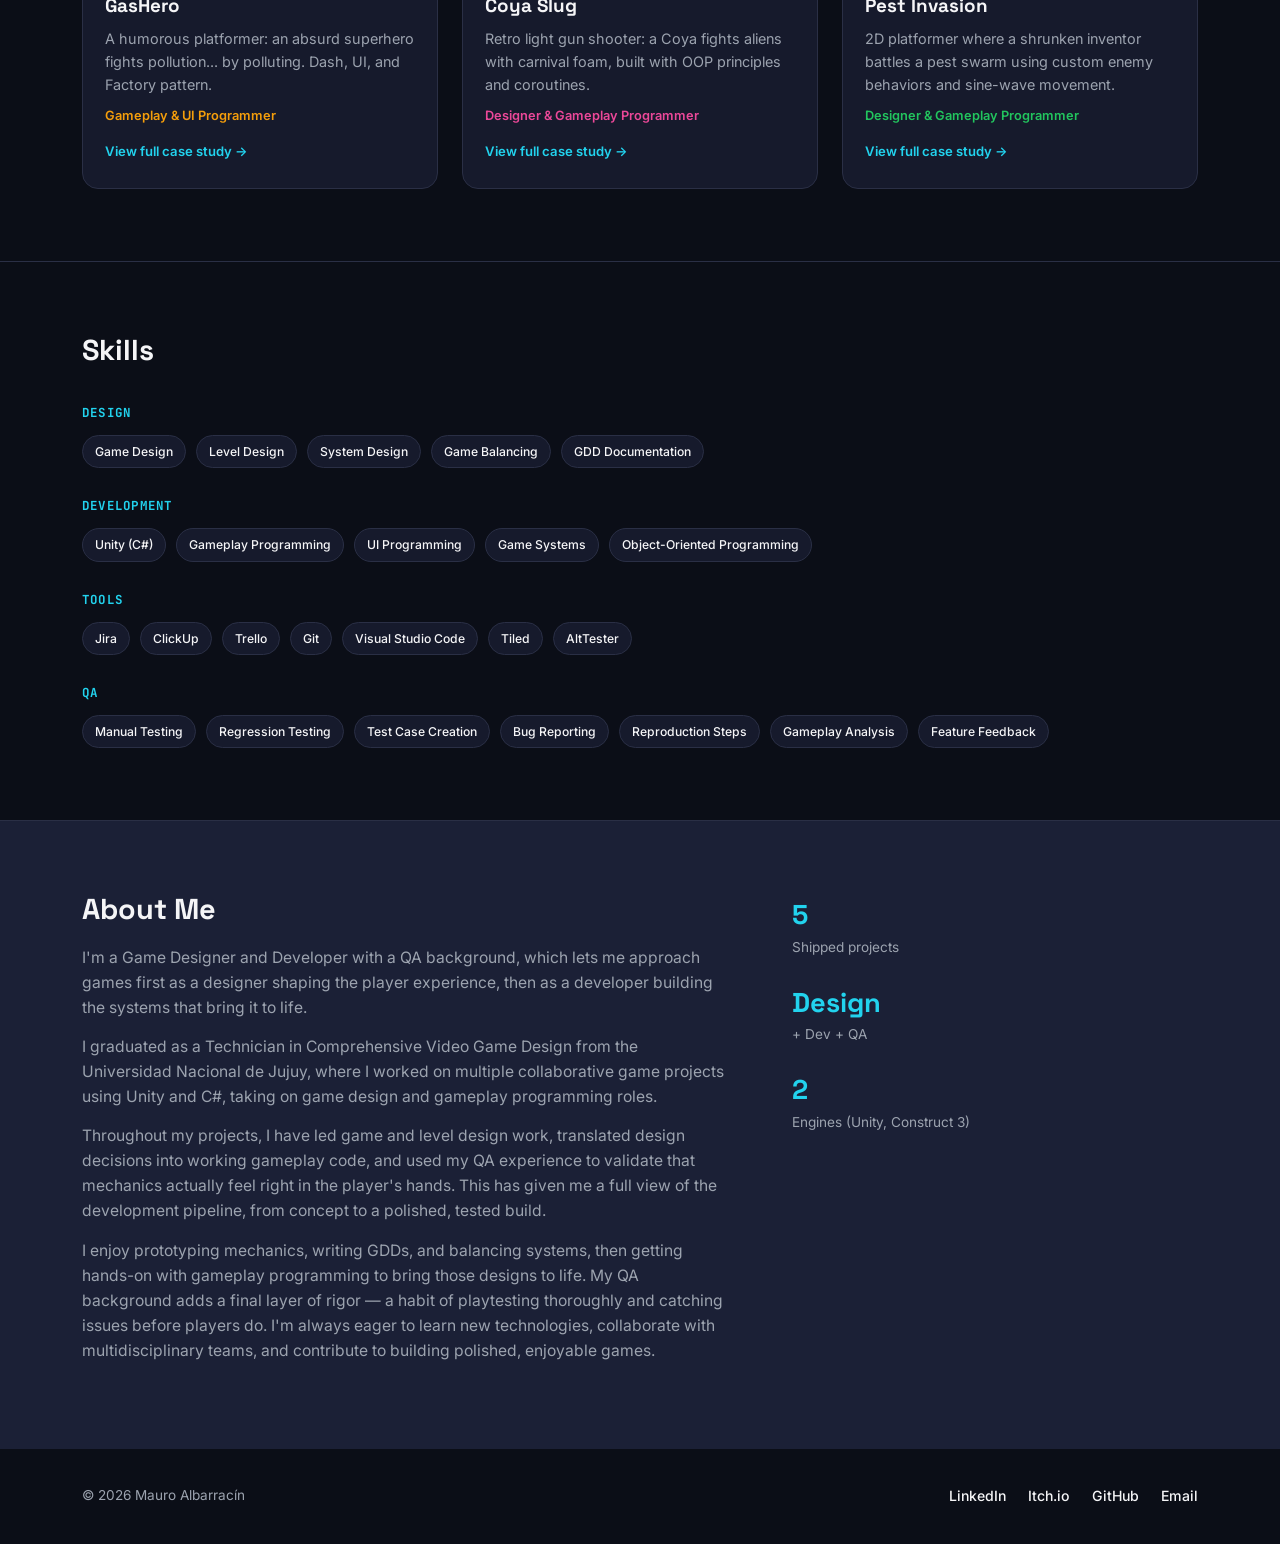
==== commit 907da23c: "Hide Don't Be Seen case study and mark card as In Progress Remove the case study page and its transl" ====
--- a/index.html
+++ b/index.html
@@ -42,8 +42,8 @@
     <h2 data-i18n="projects.heading">Featured Projects</h2>
     <div class="project-grid">
 
-      <a class="project-card" href="dont-be-seen.html" style="--accent-color:#f43f5e">
-        <div class="thumb thumb-placeholder"><span>Level Design</span></div>
+      <div class="project-card is-wip" style="--accent-color:#f43f5e" aria-disabled="true">
+        <div class="thumb thumb-placeholder"><span>Level Design</span><span class="wip-badge" data-i18n="common.inProgress">In Progress</span></div>
         <div class="body">
           <div class="tag-row">
             <span class="pill" data-i18n="projects.dontbeseen.tag1">Unity · 2D Platformer</span>
@@ -52,9 +52,9 @@
           <h3>Don't Be Seen</h3>
           <p class="desc" data-i18n="projects.dontbeseen.desc">Level design for a 2D platformer set in a floating world of junk: tutorial mechanics, blockouts, a stealth Void and art passes.</p>
           <p class="role" style="color:#f43f5e" data-i18n="projects.dontbeseen.role">Level Designer</p>
-          <p class="go" data-i18n="common.viewCaseStudy">View full case study →</p>
-        </div>
-      </a>
+          <p class="go go-wip" data-i18n="common.comingSoon">Case study coming soon</p>
+        </div>
+      </div>
 
       <a class="project-card" href="ay-chanda.html" style="--accent-color:#8b5cf6">
         <div class="thumb"><img src="images/AyChancla_Portada.png" alt="Ay Chanda! cover art" loading="lazy"></div>
--- a/styles.css
+++ b/styles.css
@@ -583,3 +583,16 @@
 @media (max-width: 640px) {
   .design-table td:first-child { white-space: normal; }
 }
+
+/* ---- Work in progress card (not clickable) ---- */
+.project-card.is-wip { cursor: default; }
+.project-card.is-wip:hover { transform: none; border-color: var(--border); }
+.thumb-placeholder { position: relative; }
+.thumb-placeholder .wip-badge {
+  position: absolute; top: 12px; right: 12px;
+  padding: 4px 10px; border-radius: 999px;
+  font-family: var(--font-body, inherit); font-size: 0.7rem; font-weight: 600;
+  letter-spacing: 0.06em; text-transform: uppercase;
+  color: #fff; background: var(--accent-color, var(--accent));
+}
+.project-card .go-wip { color: var(--muted); font-style: italic; }
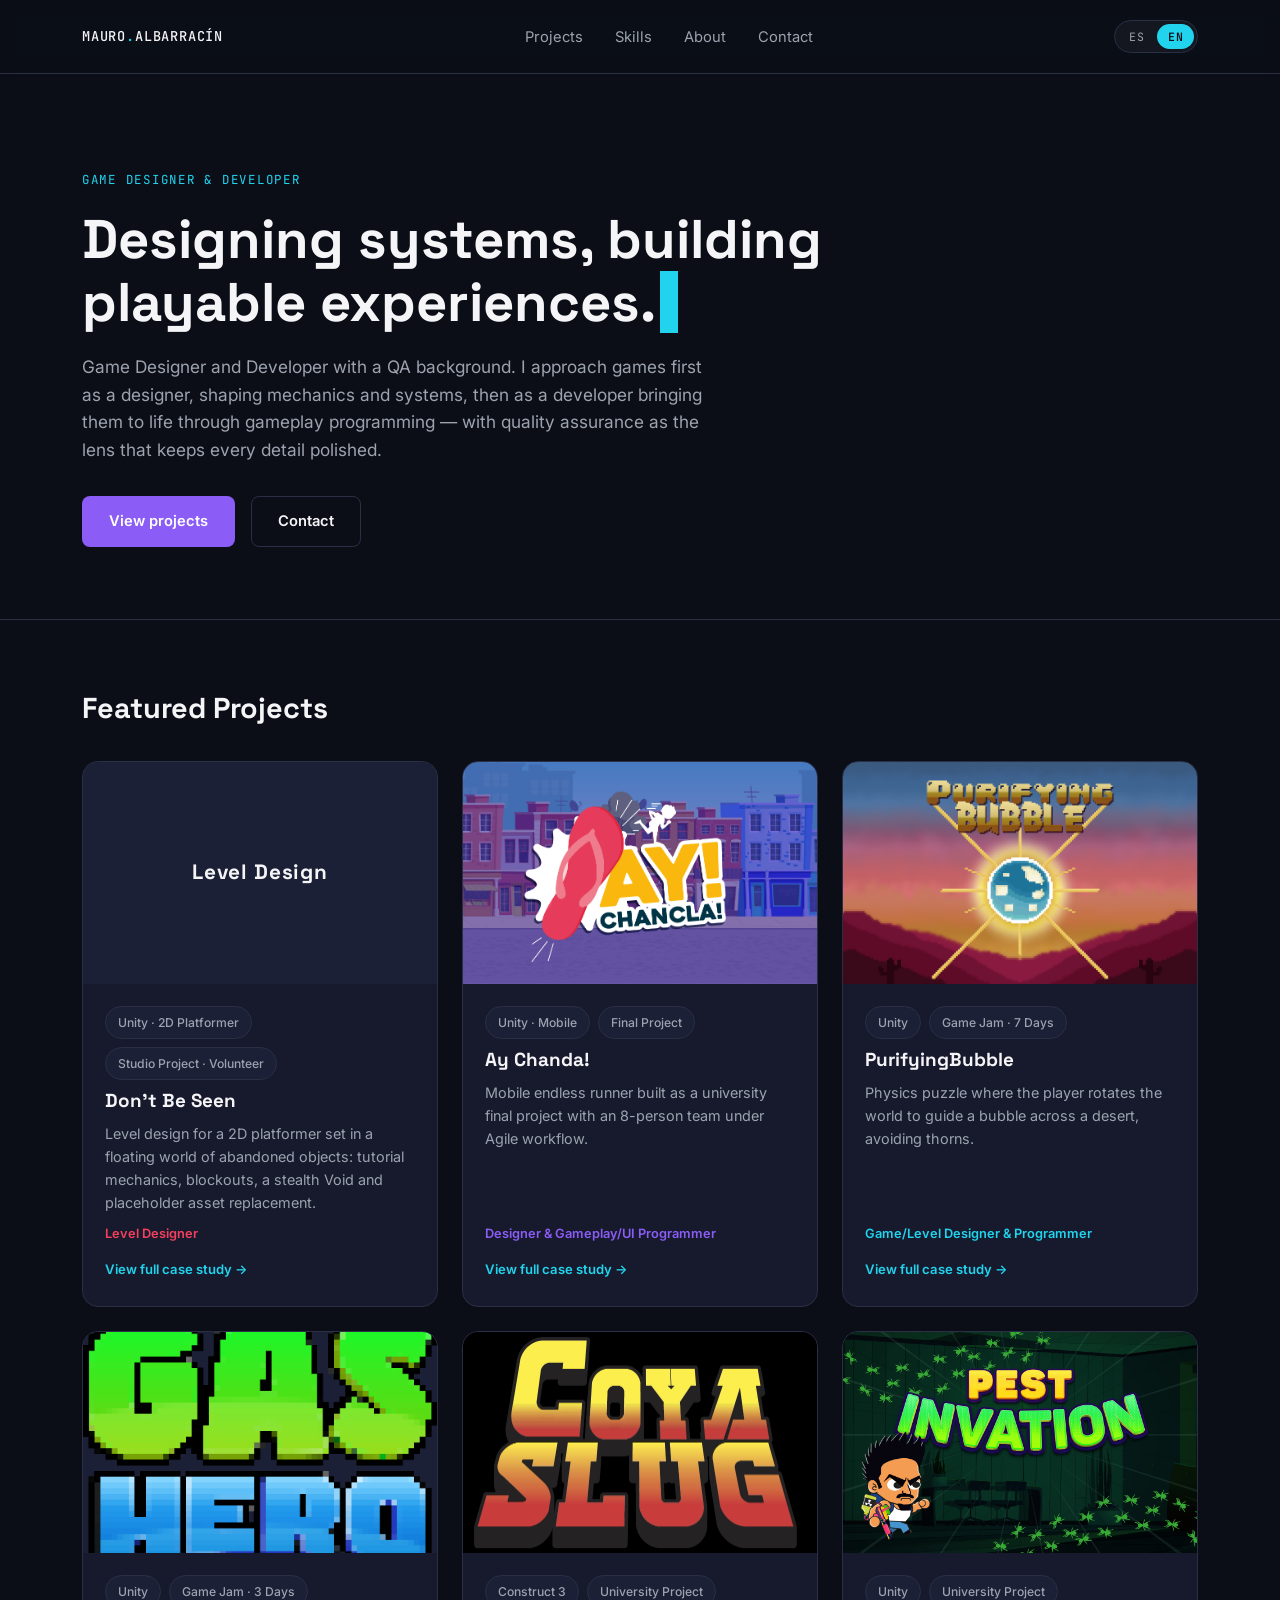
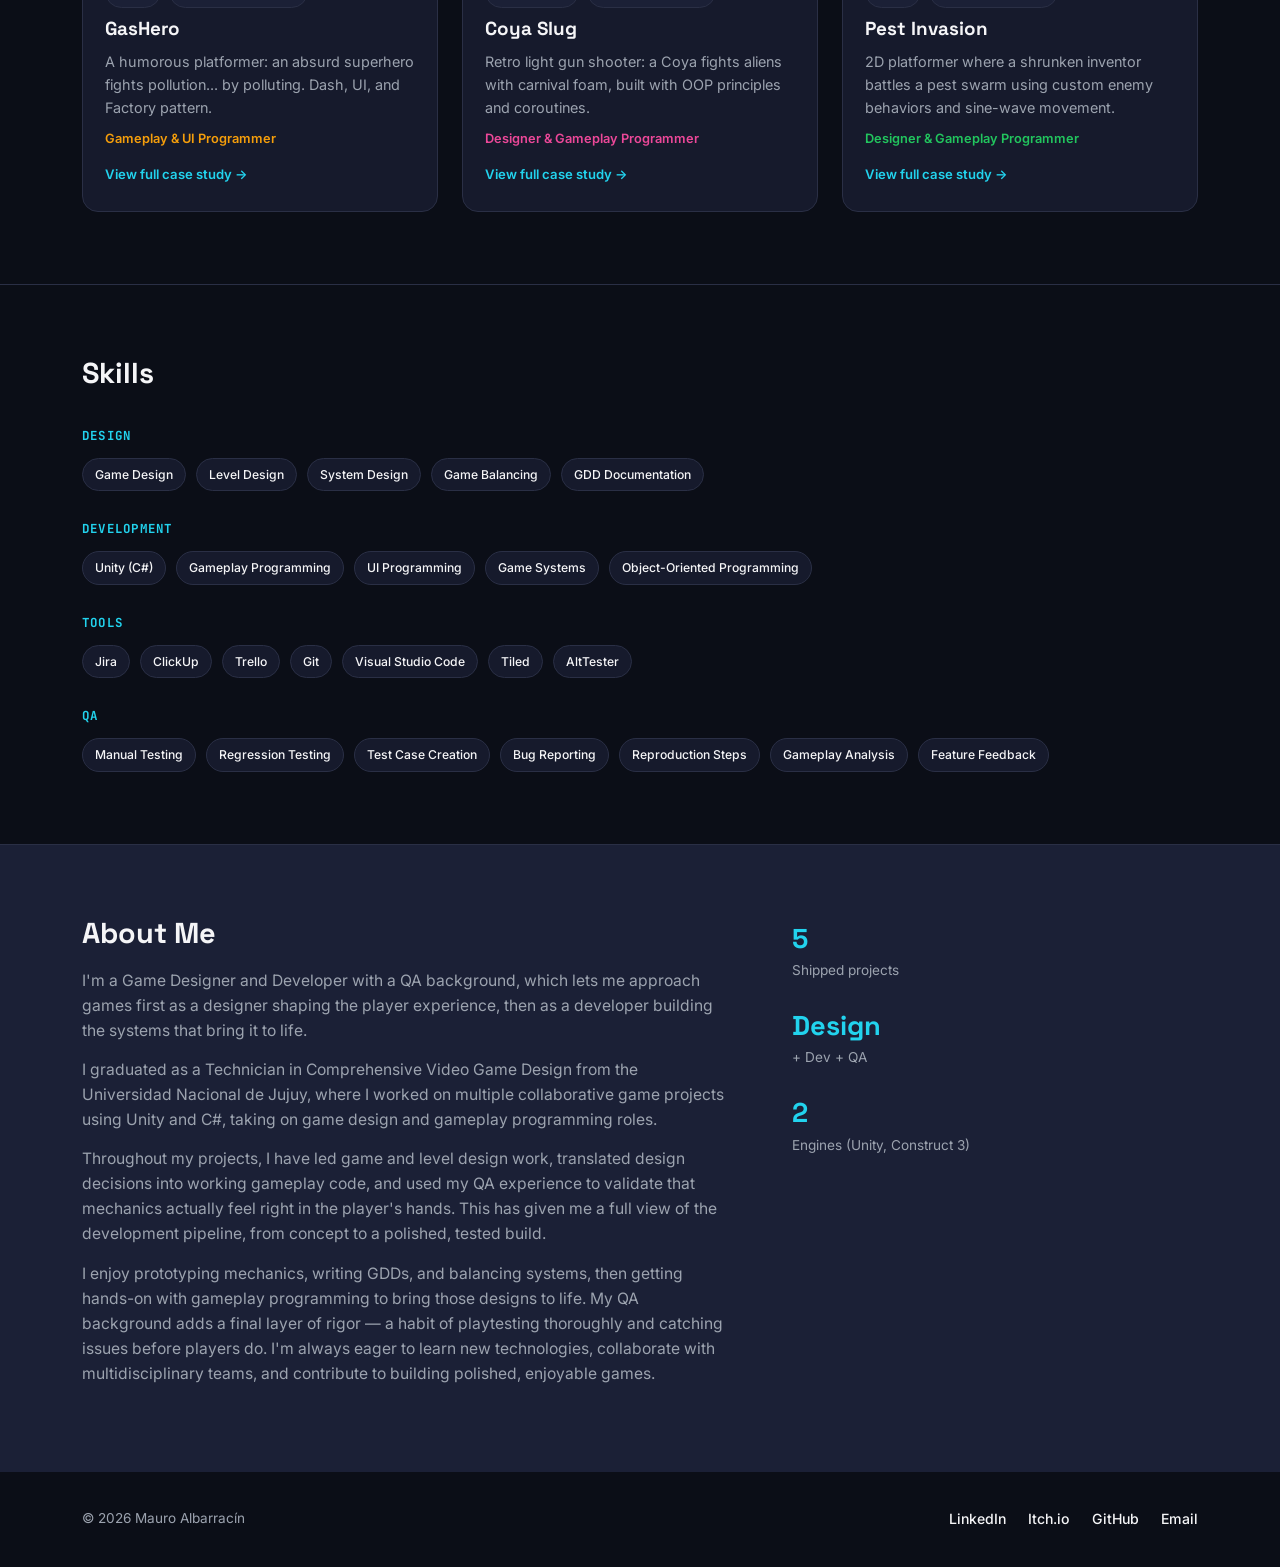
==== commit 9d1e10e9: "Rebuild Don't Be Seen case study from the One Page GDD (staged, not live) Page now covers game overv" ====
--- a/index.html
+++ b/index.html
@@ -42,8 +42,8 @@
     <h2 data-i18n="projects.heading">Featured Projects</h2>
     <div class="project-grid">
 
-      <div class="project-card is-wip" style="--accent-color:#f43f5e" aria-disabled="true">
-        <div class="thumb thumb-placeholder"><span>Level Design</span><span class="wip-badge" data-i18n="common.inProgress">In Progress</span></div>
+      <a class="project-card" href="dont-be-seen.html" style="--accent-color:#f43f5e">
+        <div class="thumb thumb-placeholder"><span>Level Design</span></div>
         <div class="body">
           <div class="tag-row">
             <span class="pill" data-i18n="projects.dontbeseen.tag1">Unity · 2D Platformer</span>
@@ -52,9 +52,9 @@
           <h3>Don't Be Seen</h3>
           <p class="desc" data-i18n="projects.dontbeseen.desc">Level design for a 2D platformer set in a floating world of junk: tutorial mechanics, blockouts, a stealth Void and art passes.</p>
           <p class="role" style="color:#f43f5e" data-i18n="projects.dontbeseen.role">Level Designer</p>
-          <p class="go go-wip" data-i18n="common.comingSoon">Case study coming soon</p>
-        </div>
-      </div>
+          <p class="go" data-i18n="common.viewCaseStudy">View full case study →</p>
+        </div>
+      </a>
 
       <a class="project-card" href="ay-chanda.html" style="--accent-color:#8b5cf6">
         <div class="thumb"><img src="images/AyChancla_Portada.png" alt="Ay Chanda! cover art" loading="lazy"></div>
--- a/styles.css
+++ b/styles.css
@@ -596,3 +596,9 @@
   color: #fff; background: var(--accent-color, var(--accent));
 }
 .project-card .go-wip { color: var(--muted); font-style: italic; }
+
+/* Case study figures */
+.figure { margin: 22px 0 0; }
+.figure img { width: 100%; height: auto; border-radius: 12px; border: 1px solid var(--border); display: block; }
+.figure figcaption { margin-top: 8px; font-size: 0.85rem; color: var(--muted); }
+.figure + p { margin-top: 20px; }
